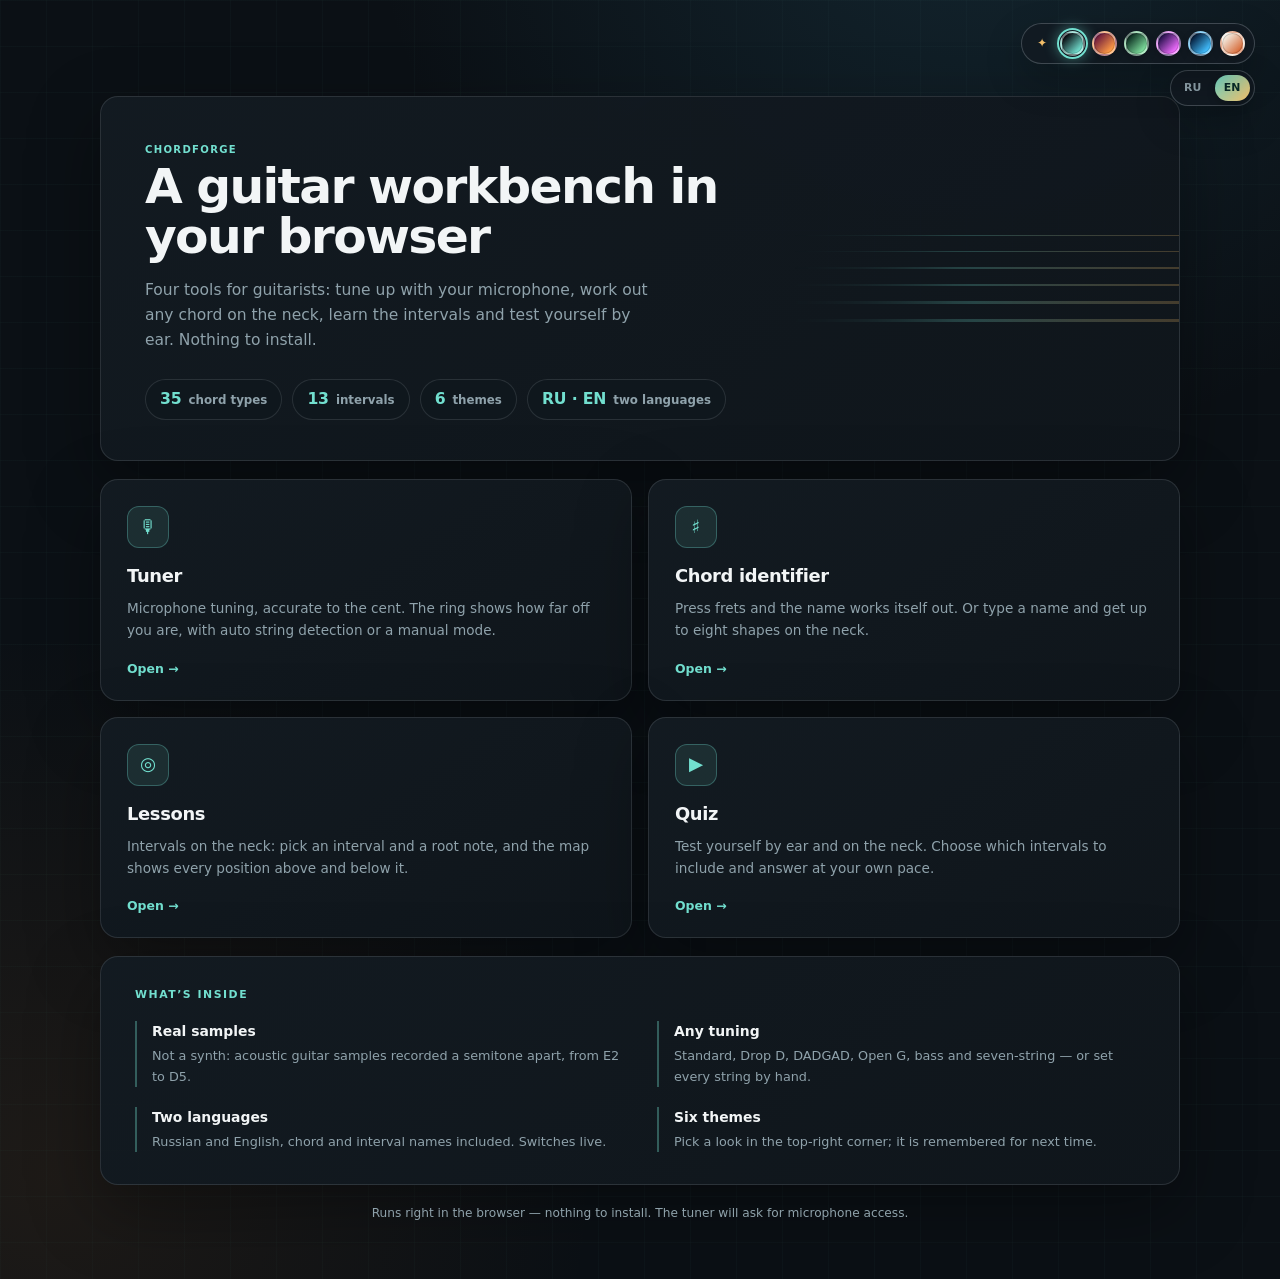
==== index.html @ 3e08dbc7 "Design the index page as a proper landing The hub was bare markup; it now uses the shared design sys" ====
<!doctype html>
<html lang="ru">
<head>
  <meta charset="UTF-8" />
  <meta name="viewport" content="width=device-width, initial-scale=1" />
  <meta name="theme-color" content="#0b1015" />
  <meta name="description" content="Гитарные инструменты в браузере: тюнер по микрофону, определитель аккордов и тренажёр интервалов" data-i18n-attr='{"content":"meta.home.description"}' />
  <title data-i18n="meta.home.title">ChordForge — гитарные инструменты в браузере</title>
  <link rel="icon" type="image/svg+xml" href="data:image/svg+xml,%3Csvg xmlns='http://www.w3.org/2000/svg' viewBox='0 0 64 64'%3E%3Crect width='64' height='64' rx='16' fill='%230b1015'/%3E%3Cpath d='M12 17h40M12 28h40M12 39h40M12 50h40' stroke='%23f4bf69' stroke-width='2'/%3E%3Cpath d='M26 9v46M40 9v46' stroke='%237ce4d1' stroke-width='4' stroke-linecap='round'/%3E%3C/svg%3E" />
  <link rel="stylesheet" href="css/styles.css" />
  <link rel="stylesheet" href="css/home.css" />
</head>
<body class="home-page site-loading" data-theme="midnight">
  <div class="site-loader" id="siteLoader" role="status" data-i18n-attr='{"aria-label":"home.loader.ariaLabel"}' aria-label="ChordForge загружается">
    <div class="loader-glow"></div>
    <div class="loader-emblem" aria-hidden="true">
      <span class="loader-orbit orbit-a"></span>
      <span class="loader-orbit orbit-b"></span>
      <div class="loader-neck">
        <span style="--i:0"></span><span style="--i:1"></span><span style="--i:2"></span>
        <span style="--i:3"></span><span style="--i:4"></span><span style="--i:5"></span>
        <i class="loader-note note-a"></i><i class="loader-note note-b"></i><i class="loader-note note-c"></i>
        <b class="loader-pick">CF</b>
      </div>
    </div>
    <div class="loader-copy"><strong data-i18n="common.brand">ChordForge</strong><span data-i18n="home.loader.status">собираем мастерскую</span></div>
    <div class="loader-progress" aria-hidden="true"><i></i></div>
  </div>

  <div class="home-shell">
    <header class="home-hero card">
      <div class="hero-strings" aria-hidden="true"><span></span><span></span><span></span><span></span><span></span><span></span></div>
      <div class="hero-copy">
        <span class="eyebrow" data-i18n="home.eyebrow">ChordForge</span>
        <h1 data-i18n="home.title">Гитарная мастерская в браузере</h1>
        <p class="hero-lead" data-i18n="home.lead">Четыре инструмента для гитариста: настроить гитару по микрофону, разобрать любой аккорд на грифе, изучить интервалы и проверить себя на слух. Ничего не нужно устанавливать.</p>
        <ul class="hero-facts">
          <li><strong>35</strong><span data-i18n="home.facts.chords">типов аккордов</span></li>
          <li><strong>13</strong><span data-i18n="home.facts.intervals">интервалов</span></li>
          <li><strong>6</strong><span data-i18n="home.facts.themes">тем оформления</span></li>
          <li><strong>RU · EN</strong><span data-i18n="home.facts.locales">два языка</span></li>
        </ul>
      </div>
    </header>

    <nav class="tool-grid" data-i18n-attr='{"aria-label":"home.toolsAria"}' aria-label="Инструменты">
      <a class="tool-card card" href="tuner.html">
        <span class="tool-mark" aria-hidden="true">🎙</span>
        <h2 data-i18n="home.tools.tuner.title">Тюнер</h2>
        <p data-i18n="home.tools.tuner.desc">Настройка по микрофону с точностью до цента. Кольцо показывает отклонение, есть автоопределение струны и ручной режим.</p>
        <span class="tool-go" data-i18n="home.open">Открыть →</span>
      </a>
      <a class="tool-card card" href="chords.html">
        <span class="tool-mark" aria-hidden="true">♯</span>
        <h2 data-i18n="home.tools.chords.title">Определитель аккордов</h2>
        <p data-i18n="home.tools.chords.desc">Зажмите лады — название определится само. Или введите название и получите до восьми аппликатур на грифе.</p>
        <span class="tool-go" data-i18n="home.open">Открыть →</span>
      </a>
      <a class="tool-card card" href="training-learn.html">
        <span class="tool-mark" aria-hidden="true">◎</span>
        <h2 data-i18n="home.tools.learn.title">Обучатель</h2>
        <p data-i18n="home.tools.learn.desc">Интервалы на грифе: выберите интервал и опорную ноту — карта покажет все позиции выше и ниже неё.</p>
        <span class="tool-go" data-i18n="home.open">Открыть →</span>
      </a>
      <a class="tool-card card" href="training-quiz.html">
        <span class="tool-mark" aria-hidden="true">▶</span>
        <h2 data-i18n="home.tools.quiz.title">Тест</h2>
        <p data-i18n="home.tools.quiz.desc">Проверка на слух и на грифе. Выберите набор интервалов и отвечайте без ограничения по времени.</p>
        <span class="tool-go" data-i18n="home.open">Открыть →</span>
      </a>
    </nav>

    <section class="home-notes card">
      <h2 class="notes-heading" data-i18n="home.notes.heading">Что внутри</h2>
      <ul class="notes-grid">
        <li>
          <strong data-i18n="home.notes.sound.title">Живой звук</strong>
          <span data-i18n="home.notes.sound.text">Не синтезатор: сэмплы акустической гитары, снятые по полутонам от E2 до D5.</span>
        </li>
        <li>
          <strong data-i18n="home.notes.tuning.title">Любой строй</strong>
          <span data-i18n="home.notes.tuning.text">Стандарт, Drop D, DADGAD, Open G, бас и семиструнка — или настройте каждую струну вручную.</span>
        </li>
        <li>
          <strong data-i18n="home.notes.locale.title">Два языка</strong>
          <span data-i18n="home.notes.locale.text">Русский и английский, включая названия аккордов и интервалов. Переключается на лету.</span>
        </li>
        <li>
          <strong data-i18n="home.notes.themes.title">Шесть тем</strong>
          <span data-i18n="home.notes.themes.text">Оформление переключается в правом верхнем углу и запоминается до следующего раза.</span>
        </li>
      </ul>
    </section>

    <footer class="home-foot">
      <p data-i18n="home.foot">Работает прямо в браузере — ничего не нужно устанавливать. Тюнеру понадобится доступ к микрофону.</p>
    </footer>
  </div>

  <div class="locale-dock" id="localeDock" role="group" data-i18n-attr='{"aria-label":"common.localeDockLabel"}' aria-label="Язык интерфейса">
    <button type="button" class="locale-dot" data-locale-option="ru" data-i18n="common.localeName.ru" data-i18n-attr='{"aria-label":"common.localeAria.ru"}' aria-label="Русский язык">RU</button>
    <button type="button" class="locale-dot" data-locale-option="en" data-i18n="common.localeName.en" data-i18n-attr='{"aria-label":"common.localeAria.en"}' aria-label="Английский язык">EN</button>
  </div>
  <div class="theme-dock" id="themeDock" role="group" data-i18n-attr='{"aria-label":"common.themeDockLabel"}' aria-label="Цветовая тема">
    <span class="theme-dock-icon" aria-hidden="true">✦</span>
    <button type="button" class="theme-dot midnight" data-theme-option="midnight" data-label="Midnight" data-i18n-attr='{"aria-label":"common.themeLabel.midnight"}' aria-label="Тема Midnight" style="--swatch-a:#0b1015;--swatch-b:#72dfcf"></button>
    <button type="button" class="theme-dot sunset" data-theme-option="sunset" data-label="Sunset" data-i18n-attr='{"aria-label":"common.themeLabel.sunset"}' aria-label="Тема Sunset" style="--swatch-a:#6f1d3d;--swatch-b:#ff9b45"></button>
    <button type="button" class="theme-dot forest" data-theme-option="forest" data-label="Forest" data-i18n-attr='{"aria-label":"common.themeLabel.forest"}' aria-label="Тема Forest" style="--swatch-a:#0d2f22;--swatch-b:#7ddd9c"></button>
    <button type="button" class="theme-dot ultraviolet" data-theme-option="ultraviolet" data-label="Ultraviolet" data-i18n-attr='{"aria-label":"common.themeLabel.ultraviolet"}' aria-label="Тема Ultraviolet" style="--swatch-a:#29124f;--swatch-b:#f06dff"></button>
    <button type="button" class="theme-dot ocean" data-theme-option="ocean" data-label="Deep Ocean" data-i18n-attr='{"aria-label":"common.themeLabel.ocean"}' aria-label="Тема Deep Ocean" style="--swatch-a:#061d3b;--swatch-b:#42bfff"></button>
    <button type="button" class="theme-dot porcelain" data-theme-option="porcelain" data-label="Porcelain" data-i18n-attr='{"aria-label":"common.themeLabel.porcelain"}' aria-label="Тема Porcelain" style="--swatch-a:#f2eadf;--swatch-b:#d86e3d"></button>
  </div>

  <script type="module" src="js/pages/home/main.js"></script>
</body>
</html>
---- css/styles.css ----
:root {
  --bg: #0b1015;
  --bg-glow-a: rgba(42, 102, 126, 0.25);
  --bg-glow-b: rgba(165, 100, 39, 0.12);
  --panel: rgba(19, 27, 34, 0.97);
  --panel-2: #18232b;
  --panel-3: #0f171d;
  --line: rgba(224, 238, 243, 0.12);
  --line-strong: rgba(224, 238, 243, 0.22);
  --muted: #8fa2ab;
  --text: #f2f5f6;
  --accent: #72dfcf;
  --accent-rgb: 114, 223, 207;
  --accent-2: #f4bf69;
  --danger: #ff8f7b;
  --clip-text: #082a28;
  --shadow: 0 24px 70px rgba(0, 0, 0, 0.35);
  --beat: 72px;
  --track-label: 156px;
  --timeline-width: 2304px;
}

body[data-theme="sunset"] {
  --bg: #160d16;
  --bg-glow-a: rgba(230, 80, 91, 0.28);
  --bg-glow-b: rgba(255, 155, 69, 0.2);
  --panel: rgba(35, 20, 31, 0.97);
  --panel-2: #321d31;
  --panel-3: #1d111c;
  --line: rgba(255, 225, 215, 0.13);
  --line-strong: rgba(255, 225, 215, 0.24);
  --muted: #c0a0aa;
  --text: #fff4ef;
  --accent: #ff8b62;
  --accent-rgb: 255, 139, 98;
  --accent-2: #ffd06a;
  --danger: #ff6b8c;
  --clip-text: #3b130c;
}

body[data-theme="forest"] {
  --bg: #09120e;
  --bg-glow-a: rgba(34, 132, 91, 0.24);
  --bg-glow-b: rgba(184, 154, 71, 0.12);
  --panel: rgba(16, 31, 24, 0.97);
  --panel-2: #183428;
  --panel-3: #0d1d16;
  --line: rgba(222, 241, 228, 0.12);
  --line-strong: rgba(222, 241, 228, 0.23);
  --muted: #8faa98;
  --text: #f2f7f2;
  --accent: #7ddd9c;
  --accent-rgb: 125, 221, 156;
  --accent-2: #e3c76f;
  --danger: #ff937f;
  --clip-text: #0d321a;
}

body[data-theme="ultraviolet"] {
  --bg: #0d0719;
  --bg-glow-a: rgba(170, 78, 255, 0.32);
  --bg-glow-b: rgba(50, 233, 216, 0.15);
  --panel: rgba(25, 13, 42, 0.97);
  --panel-2: #2a1748;
  --panel-3: #160c27;
  --line: rgba(239, 218, 255, 0.13);
  --line-strong: rgba(239, 218, 255, 0.25);
  --muted: #b7a0ca;
  --text: #fbf5ff;
  --accent: #d47cff;
  --accent-rgb: 212, 124, 255;
  --accent-2: #5ff3d8;
  --danger: #ff6fae;
  --clip-text: #250735;
}

body[data-theme="ocean"] {
  --bg: #03121f;
  --bg-glow-a: rgba(25, 139, 218, 0.3);
  --bg-glow-b: rgba(24, 229, 192, 0.13);
  --panel: rgba(7, 27, 43, 0.97);
  --panel-2: #0c2b45;
  --panel-3: #061a2b;
  --line: rgba(209, 239, 255, 0.12);
  --line-strong: rgba(209, 239, 255, 0.24);
  --muted: #86aabd;
  --text: #edf9ff;
  --accent: #42bfff;
  --accent-rgb: 66, 191, 255;
  --accent-2: #77f1ce;
  --danger: #ff7f9e;
  --clip-text: #04283c;
}

body[data-theme="porcelain"] {
  color-scheme: light;
  --bg: #e9e1d6;
  --bg-glow-a: rgba(208, 104, 60, 0.22);
  --bg-glow-b: rgba(49, 125, 120, 0.15);
  --panel: rgba(252, 248, 242, 0.98);
  --panel-2: #e7ddd1;
  --panel-3: #f2ebe2;
  --line: rgba(55, 42, 32, 0.12);
  --line-strong: rgba(55, 42, 32, 0.23);
  --muted: #786b62;
  --text: #281f1a;
  --accent: #d86e3d;
  --accent-rgb: 216, 110, 61;
  --accent-2: #31877d;
  --danger: #c94d62;
  --clip-text: #351208;
  --shadow: 0 24px 70px rgba(76, 53, 37, 0.17);
}

* { box-sizing: border-box; }
html { color-scheme: dark; }
body {
  position: relative;
  margin: 0;
  min-width: 320px;
  min-height: 100vh;
  color: var(--text);
  font: 15px/1.45 Inter, ui-sans-serif, system-ui, -apple-system, BlinkMacSystemFont, "Segoe UI", sans-serif;
  background:
    radial-gradient(circle at 74% -14%, var(--bg-glow-a), transparent 38rem),
    radial-gradient(circle at 0 88%, var(--bg-glow-b), transparent 34rem),
    var(--bg);
  transition: color 0.25s ease, background-color 0.25s ease;
}
body.site-loading { overflow: hidden; }
body.modal-open { overflow: hidden; }
button, select, input { font: inherit; }
button { cursor: pointer; }
button:focus-visible, select:focus-visible, input:focus-visible, [tabindex]:focus-visible { outline: 3px solid rgba(var(--accent-rgb), 0.48); outline-offset: 2px; }

.site-loader { position: fixed; z-index: 10000; inset: 0; display: grid; place-content: center; justify-items: center; overflow: hidden; color: var(--text); background: radial-gradient(circle at 50% 43%, rgba(var(--accent-rgb), 0.22), transparent 21rem), radial-gradient(circle at 50% 50%, var(--bg-glow-b), transparent 45rem), var(--bg); }
.site-loader::before { content: ""; position: absolute; inset: -30%; background: repeating-linear-gradient(115deg, transparent 0 39px, rgba(var(--accent-rgb), 0.035) 40px 41px); animation: loader-grid 8s linear infinite; }
.loader-glow { position: absolute; top: 50%; left: 50%; width: 470px; height: 470px; transform: translate(-50%, -53%); border-radius: 50%; background: conic-gradient(from 30deg, transparent, rgba(var(--accent-rgb), 0.12), transparent 35%, color-mix(in srgb, var(--accent-2) 12%, transparent), transparent 72%); filter: blur(18px); animation: loader-glow-spin 5.5s linear infinite; }
.loader-emblem { position: relative; display: grid; width: 190px; height: 190px; place-items: center; }
.loader-orbit { position: absolute; border: 1px solid rgba(var(--accent-rgb), 0.28); border-radius: 50%; }
.loader-orbit::after { content: ""; position: absolute; top: -4px; left: 50%; width: 7px; height: 7px; border-radius: 50%; background: var(--accent); box-shadow: 0 0 18px var(--accent); }
.orbit-a { inset: 4px; animation: loader-spin 3.1s linear infinite; }
.orbit-b { inset: 19px; border-color: color-mix(in srgb, var(--accent-2) 28%, transparent); animation: loader-spin 4.2s linear infinite reverse; }
.orbit-b::after { background: var(--accent-2); box-shadow: 0 0 18px var(--accent-2); }
.loader-neck { position: relative; width: 116px; height: 116px; overflow: hidden; border: 1px solid rgba(var(--accent-rgb), 0.34); border-radius: 32px; background: linear-gradient(145deg, rgba(var(--accent-rgb), 0.17), rgba(255, 255, 255, 0.025)); box-shadow: inset 0 0 28px rgba(var(--accent-rgb), 0.08), 0 24px 58px rgba(0, 0, 0, 0.36); backdrop-filter: blur(16px); }
.loader-neck > span { position: absolute; left: 12px; right: 12px; top: calc(19px + var(--i) * 15px); height: calc(1px + var(--i) * 0.18px); transform: scaleX(0); border-radius: 99px; background: linear-gradient(90deg, transparent, var(--text) 18%, var(--accent) 50%, var(--text) 82%, transparent); box-shadow: 0 0 7px rgba(var(--accent-rgb), 0.5); transform-origin: center; animation: string-tune 0.72s calc(0.12s + var(--i) * 0.09s) cubic-bezier(0.16, 0.9, 0.23, 1.25) forwards, string-hum 0.22s calc(0.9s + var(--i) * 0.04s) ease-in-out 3 alternate; }
.loader-pick { position: absolute; z-index: 3; top: 33px; left: 37px; display: grid; width: 42px; height: 48px; place-items: center; transform: translateY(-110px) rotate(-18deg); color: var(--clip-text); clip-path: polygon(50% 0, 96% 23%, 82% 84%, 50% 100%, 18% 84%, 4% 23%); background: linear-gradient(145deg, var(--accent-2), var(--accent)); font-size: 0.68rem; letter-spacing: -0.04em; animation: pick-drop 0.72s 0.52s cubic-bezier(0.17, 0.86, 0.2, 1.25) forwards; }
.loader-note { position: absolute; z-index: 2; width: 10px; height: 10px; transform: scale(0); border-radius: 50%; background: var(--accent); box-shadow: 0 0 15px var(--accent); animation: loader-note-pop 0.38s cubic-bezier(0.2, 1.7, 0.35, 1) forwards; }
.loader-note::after { content: ""; position: absolute; left: 8px; bottom: 4px; width: 2px; height: 16px; border-radius: 2px; background: currentColor; }
.loader-note.note-a { top: 16px; left: 20px; animation-delay: 0.72s; }
.loader-note.note-b { top: 77px; right: 19px; color: var(--accent-2); background: var(--accent-2); box-shadow: 0 0 15px var(--accent-2); animation-delay: 0.91s; }
.loader-note.note-c { bottom: 14px; left: 26px; animation-delay: 1.07s; }
.loader-copy { position: relative; display: flex; margin-top: 14px; flex-direction: column; align-items: center; opacity: 0; transform: translateY(9px); animation: loader-copy-in 0.55s 0.74s ease forwards; }
.loader-copy strong { font-size: 1.55rem; font-weight: 900; letter-spacing: -0.055em; }
.loader-copy span { margin-top: 3px; color: var(--muted); font-size: 0.62rem; font-weight: 720; letter-spacing: 0.18em; text-transform: uppercase; }
.loader-progress { position: relative; width: 178px; height: 2px; margin-top: 19px; overflow: hidden; border-radius: 99px; background: rgba(var(--accent-rgb), 0.12); }
.loader-progress i { position: absolute; inset: 0; transform: translateX(-105%); background: linear-gradient(90deg, transparent, var(--accent), var(--accent-2), transparent); animation: loader-progress 1.25s 0.2s cubic-bezier(0.2, 0.7, 0.2, 1) forwards; }
.site-loader.is-leaving { pointer-events: none; animation: loader-exit 0.82s cubic-bezier(0.72, 0, 0.22, 1) forwards; }

.theme-dock { position: absolute; z-index: 90; top: 23px; right: 25px; display: flex; align-items: center; gap: 7px; padding: 7px 9px; border: 1px solid var(--line-strong); border-radius: 99px; background: color-mix(in srgb, var(--panel) 84%, transparent); box-shadow: 0 15px 38px rgba(0, 0, 0, 0.24); backdrop-filter: blur(18px) saturate(1.25); }
body.site-ready .theme-dock { animation: theme-dock-in 0.64s 0.72s cubic-bezier(0.18, 1.2, 0.24, 1) both; }
.theme-dock-icon { display: grid; width: 22px; place-items: center; color: var(--accent-2); font-size: 0.76rem; animation: dock-sparkle 2.8s ease-in-out infinite; }
.theme-dot { position: relative; width: 25px; height: 25px; padding: 0; border: 2px solid rgba(255, 255, 255, 0.42); border-radius: 50%; background: linear-gradient(135deg, var(--swatch-a) 18%, var(--swatch-b) 82%); box-shadow: inset 0 0 0 1px rgba(0, 0, 0, 0.18), 0 4px 9px rgba(0, 0, 0, 0.2); transition: transform 0.2s cubic-bezier(0.2, 1.35, 0.3, 1), box-shadow 0.2s ease; }
.theme-dot:hover { z-index: 2; transform: translateY(-3px) scale(1.16); box-shadow: inset 0 0 0 1px rgba(0, 0, 0, 0.18), 0 8px 16px rgba(0, 0, 0, 0.28); }
.theme-dot::before { content: ""; position: absolute; inset: -5px; transform: scale(0.72); border: 2px solid var(--accent); border-radius: 50%; opacity: 0; transition: 0.2s ease; }
.theme-dot[aria-pressed="true"]::before { transform: scale(1); opacity: 1; box-shadow: 0 0 13px rgba(var(--accent-rgb), 0.46); }
.theme-dot.is-switching { animation: theme-dot-switch 0.42s cubic-bezier(0.18, 1.45, 0.25, 1); }
.theme-dot::after { content: attr(data-label); position: absolute; top: calc(100% + 12px); left: 50%; padding: 4px 7px; transform: translate(-50%, -4px); color: var(--text); border: 1px solid var(--line); border-radius: 6px; background: var(--panel-2); box-shadow: 0 7px 18px rgba(0, 0, 0, 0.25); font-size: 0.56rem; font-weight: 700; white-space: nowrap; opacity: 0; pointer-events: none; transition: 0.16s ease; }
.theme-dot:hover::after, .theme-dot:focus-visible::after { transform: translate(-50%, 0); opacity: 1; }
.theme-dot:last-child::after { right: -5px; left: auto; transform: translateY(-4px); }
.theme-dot:last-child:hover::after, .theme-dot:last-child:focus-visible::after { transform: translateY(0); }
.theme-bloom { position: fixed; z-index: 89; width: 56px; height: 56px; margin: -28px 0 0 -28px; border-radius: 50%; background: radial-gradient(circle, color-mix(in srgb, var(--bloom-b) 54%, transparent) 0 18%, color-mix(in srgb, var(--bloom-a) 42%, transparent) 45%, transparent 72%); opacity: 0; pointer-events: none; contain: strict; will-change: transform, opacity; animation: theme-bloom 0.56s cubic-bezier(0.18, 0.7, 0.18, 1) both; }

.locale-dock { position: absolute; z-index: 90; top: 70px; right: 25px; display: flex; align-items: center; gap: 4px; padding: 4px; border: 1px solid var(--line-strong); border-radius: 99px; background: color-mix(in srgb, var(--panel) 84%, transparent); box-shadow: 0 15px 38px rgba(0, 0, 0, 0.24); backdrop-filter: blur(18px) saturate(1.25); }
body.site-ready .locale-dock { animation: theme-dock-in 0.64s 0.78s cubic-bezier(0.18, 1.2, 0.24, 1) both; }
.locale-dot { min-width: 30px; padding: 5px 9px; color: var(--muted); border: none; border-radius: 99px; background: transparent; font-size: 0.68rem; font-weight: 800; letter-spacing: 0.02em; cursor: pointer; transition: color 0.16s ease, background 0.16s ease; }
.locale-dot:hover { color: var(--text); }
.locale-dot[aria-pressed="true"] { color: var(--clip-text); background: linear-gradient(135deg, var(--accent), var(--accent-2)); box-shadow: 0 4px 9px rgba(0, 0, 0, 0.2); }
body.site-loading .locale-dock { visibility: hidden; }

.studio-shell { display: grid; grid-template-columns: 304px minmax(0, 1fr); gap: 18px; width: min(1900px, calc(100% - 28px)); min-height: 100vh; margin: 0 auto; padding: 14px 0; }
.card { background: linear-gradient(145deg, var(--panel), color-mix(in srgb, var(--panel) 82%, #000)); border: 1px solid var(--line); border-radius: 18px; box-shadow: var(--shadow); }
body.site-loading .studio-shell, body.site-loading .theme-dock { visibility: hidden; }
body.site-ready .tool-panel { animation: panel-enter 0.68s 0.04s cubic-bezier(0.16, 0.88, 0.22, 1) both; }
body.site-ready .work { animation: panel-enter 0.72s 0.13s cubic-bezier(0.16, 0.88, 0.22, 1) both; }
body.site-ready .timeline-panel { animation: panel-enter 0.72s 0.23s cubic-bezier(0.16, 0.88, 0.22, 1) both; }
body.site-ready .tool-section { animation: detail-rise 0.55s cubic-bezier(0.2, 0.8, 0.2, 1) both; }
body.site-ready .tool-section:nth-child(1) { animation-delay: 0.27s; }
body.site-ready .tool-section:nth-child(2) { animation-delay: 0.34s; }
body.site-ready .tool-section:nth-child(3) { animation-delay: 0.41s; }
body.site-ready .work-top { animation: detail-rise 0.55s 0.34s both; }
body.site-ready .fret-scroll { animation: stage-reveal 0.82s 0.42s cubic-bezier(0.17, 0.85, 0.2, 1) both; }
body.site-ready .fret-toolbar { animation: detail-rise 0.55s 0.53s both; }
body.site-ready .timeline-header { animation: detail-rise 0.55s 0.5s both; }
body.site-ready .timeline-help { animation: detail-rise 0.55s 0.57s both; }
body.site-ready .timeline-scroll { animation: stage-reveal 0.72s 0.63s cubic-bezier(0.17, 0.85, 0.2, 1) both; }

.tool-panel { position: sticky; top: 14px; display: flex; flex-direction: column; height: calc(100vh - 28px); min-height: 600px; overflow: hidden; }
.sidebar-header { display: flex; align-items: center; justify-content: space-between; padding: 18px; border-bottom: 1px solid var(--line); }
.brand { display: flex; align-items: center; gap: 11px; font-size: 1.08rem; font-weight: 850; letter-spacing: -0.035em; }
.brand > span:last-child { display: flex; flex-direction: column; }
.brand small { margin-top: -2px; color: var(--muted); font-size: 0.6rem; font-weight: 650; letter-spacing: 0.11em; text-transform: uppercase; }
.mark { display: grid; place-items: center; width: 38px; height: 38px; color: var(--accent-2); border: 1px solid rgba(var(--accent-rgb), 0.32); border-radius: 11px; background: rgba(var(--accent-rgb), 0.08); }
.status-dot { display: inline-block; width: 8px; height: 8px; flex: 0 0 auto; border-radius: 50%; background: var(--accent); box-shadow: 0 0 14px var(--accent); }
.sidebar-scroll { flex: 1; min-height: 0; overflow-y: auto; scrollbar-color: color-mix(in srgb, var(--accent) 32%, transparent) transparent; }
.tool-section { padding: 17px 18px; border-bottom: 1px solid var(--line); }
.section-kicker { display: flex; align-items: center; justify-content: space-between; gap: 10px; margin-bottom: 12px; color: color-mix(in srgb, var(--text) 72%, var(--muted)); font-size: 0.68rem; font-weight: 780; letter-spacing: 0.11em; text-transform: uppercase; }
.current-section { background: linear-gradient(145deg, rgba(var(--accent-rgb), 0.08), transparent 64%); }
.current-chord { position: relative; display: grid; grid-template-columns: 18px 1fr 20px; align-items: center; gap: 9px; min-height: 74px; padding: 12px; overflow: hidden; border: 1px solid rgba(var(--accent-rgb), 0.32); border-radius: 13px; background: rgba(var(--accent-rgb), 0.09); cursor: grab; user-select: none; transition: transform 0.2s ease, border-color 0.2s ease, background 0.2s ease, box-shadow 0.2s ease; }
.current-chord::after { content: ""; position: absolute; top: -60%; bottom: -60%; left: -45%; width: 28%; transform: rotate(18deg); background: linear-gradient(90deg, transparent, rgba(255, 255, 255, 0.12), transparent); animation: chord-sheen 5.2s ease-in-out infinite; pointer-events: none; }
.current-chord:hover { transform: translateY(-2px); border-color: rgba(var(--accent-rgb), 0.72); background: rgba(var(--accent-rgb), 0.14); }
.current-chord:active { cursor: grabbing; }
.current-chord.pointer-dragging, .timeline-clip.pointer-dragging { z-index: 20; opacity: 0.58; transform: scale(0.98); cursor: grabbing; }
/* The chord identifier shows the same card, but it isn't draggable anywhere. */
.current-chord.static { grid-template-columns: 1fr; cursor: default; }
.current-chord.static:hover { transform: none; border-color: rgba(var(--accent-rgb), 0.32); background: rgba(var(--accent-rgb), 0.09); }
.drag-grip { color: var(--muted); font-size: 1.2rem; }
.drag-arrow { color: var(--accent); font-size: 1.35rem; }
.chord-name { margin: 0; font-size: 2rem; line-height: 1; font-weight: 880; letter-spacing: -0.055em; }
.result-desc { margin: 5px 0 0; overflow: hidden; color: var(--muted); font-size: 0.77rem; white-space: nowrap; text-overflow: ellipsis; }
.confidence { flex: 0 0 auto; padding: 4px 7px; color: var(--accent); border-radius: 99px; background: rgba(var(--accent-rgb), 0.1); font-size: 0.55rem; letter-spacing: 0.02em; text-transform: none; }
.confidence.omitted { color: var(--accent-2); background: color-mix(in srgb, var(--accent-2) 12%, transparent); }
.notes { display: flex; flex-wrap: wrap; gap: 5px; margin: 10px 0; }
.note-chip { display: inline-flex; min-width: 27px; justify-content: center; padding: 4px 7px; color: var(--text); border: 1px solid var(--line); border-radius: 7px; background: var(--panel-3); font-size: 0.7rem; font-weight: 780; }
.note-chip.root { color: var(--accent-2); border-color: color-mix(in srgb, var(--accent-2) 36%, transparent); }
.play-chord, .add-current { display: flex; align-items: center; justify-content: center; gap: 8px; width: 100%; min-height: 38px; border-radius: 9px; font-size: 0.78rem; font-weight: 760; transition: 0.16s ease; }
.play-chord { color: var(--clip-text); border: 0; background: var(--accent); }
.play-chord:hover { filter: brightness(1.08); transform: translateY(-1px); }
.play-chord.playing { color: #fff; background: var(--danger); }
.play-icon { font-size: 0.7rem; }
.sample-status { display: flex; align-items: center; justify-content: center; gap: 6px; margin-top: 7px; color: var(--muted); font-size: 0.62rem; transition: color 0.2s ease; }
.sample-status i { width: 6px; height: 6px; border-radius: 50%; background: var(--accent-2); box-shadow: 0 0 8px color-mix(in srgb, var(--accent-2) 55%, transparent); animation: status-pulse 1.2s ease-in-out infinite; }
.sample-status[data-state="ready"] { color: var(--accent); }
.sample-status[data-state="ready"] i { background: var(--accent); box-shadow: 0 0 8px rgba(var(--accent-rgb), 0.58); animation: none; }
.sample-status[data-state="error"] { color: var(--danger); }
.sample-status[data-state="error"] i { background: var(--danger); box-shadow: 0 0 8px color-mix(in srgb, var(--danger) 60%, transparent); animation: none; }
.add-current { margin-top: 7px; color: var(--text); border: 1px solid var(--line-strong); background: transparent; }
.add-current:hover { color: var(--accent); border-color: rgba(var(--accent-rgb), 0.52); background: rgba(var(--accent-rgb), 0.07); }
.drop-hint { margin: 8px 0 0; color: var(--muted); font-size: 0.66rem; text-align: center; }

.group { padding: 10px 0; }
.label-row { display: flex; justify-content: space-between; gap: 10px; margin-bottom: 7px; color: color-mix(in srgb, var(--text) 82%, var(--muted)); font-size: 0.76rem; }
.value { color: var(--accent); font-weight: 760; }
.compact-settings { display: grid; grid-template-columns: 1fr 1fr; gap: 14px; }
select, input[type="text"], input[type="number"], .search-row input { width: 100%; color: var(--text); padding: 9px 10px; border: 1px solid var(--line-strong); border-radius: 8px; background: var(--panel-3); }
select option { background: var(--panel-2); }
input[type="range"] { width: 100%; accent-color: var(--accent); }
.strum-editor { padding-bottom: 12px; }
.strum-cycle-hint { margin: -2px 0 7px; color: var(--muted); font-size: 0.58rem; }
.mini-select { width: auto; min-width: 54px; padding: 3px 7px; font-size: 0.68rem; }
.strum-count, .strum-pattern { display: grid; grid-template-columns: repeat(var(--strum-steps, 8), minmax(0, 1fr)); gap: 4px; }
.strum-count { margin-bottom: 4px; color: var(--muted); font-size: 0.56rem; text-align: center; }
.strum-step { position: relative; display: grid; place-items: center; min-width: 0; height: 34px; padding: 0; color: var(--muted); border: 1px solid var(--line); border-radius: 7px; background: var(--panel-3); font-size: 1rem; font-weight: 850; transition: transform 0.14s ease, color 0.14s ease, border-color 0.14s ease, background 0.14s ease; }
.strum-step:hover { transform: translateY(-2px); border-color: rgba(var(--accent-rgb), 0.5); }
.strum-step.down, .strum-step.up { color: var(--clip-text); border-color: color-mix(in srgb, var(--accent) 72%, white); background: var(--accent); box-shadow: 0 5px 13px rgba(var(--accent-rgb), 0.19); }
.strum-step.up { color: var(--text); background: color-mix(in srgb, var(--accent) 42%, var(--panel-2)); }
.strum-step.mute { color: var(--danger); border-color: color-mix(in srgb, var(--danger) 48%, transparent); background: color-mix(in srgb, var(--danger) 10%, var(--panel-3)); }
.strum-step.active { animation: strum-step-pop 0.2s cubic-bezier(0.2, 0.85, 0.25, 1.25); }
.strum-presets { display: grid; grid-template-columns: repeat(3, 1fr); gap: 5px; margin-top: 7px; }
.strum-presets button { padding: 5px 3px; color: var(--muted); border: 1px solid var(--line); border-radius: 6px; background: transparent; font-size: 0.61rem; transition: 0.14s ease; }
.strum-presets button:hover { color: var(--accent); border-color: rgba(var(--accent-rgb), 0.42); background: rgba(var(--accent-rgb), 0.07); }
.strum-legend { display: flex; flex-wrap: wrap; gap: 3px 9px; margin-top: 6px; color: var(--muted); font-size: 0.55rem; }
/* Radio cards used for the sidebar mode pickers on the training and tuner pages. */
.mode-choice { display: grid; gap: 7px; padding: 0; border: 0; }
.mode-choice legend { margin-bottom: 8px; color: var(--muted); font-size: 0.78rem; font-weight: 750; }
.mode-choice label { cursor: pointer; }
.mode-choice input { position: absolute; opacity: 0; }
.mode-choice label > span { display: grid; grid-template-columns: 35px 1fr; padding: 11px; border: 1px solid var(--line); border-radius: 11px; background: var(--panel-3); transition: 0.16s ease; }
.mode-choice label b { grid-row: 1 / 3; display: grid; width: 28px; height: 28px; place-items: center; color: var(--accent); border-radius: 8px; background: rgba(var(--accent-rgb), 0.1); font-size: 0.94rem; }
.mode-choice label strong { font-size: 0.82rem; }
.mode-choice label small { margin-top: 2px; color: var(--muted); font-size: 0.68rem; }
.mode-choice input:checked + span { border-color: rgba(var(--accent-rgb), 0.62); background: rgba(var(--accent-rgb), 0.08); box-shadow: inset 0 0 0 1px rgba(var(--accent-rgb), 0.2); }
.mode-choice input:focus-visible + span { outline: 2px solid var(--accent); outline-offset: 2px; }

.tuning { display: grid; gap: 5px; }
.tune-row { display: grid; grid-template-columns: 16px 1fr 20px 37px; align-items: center; gap: 6px; font-size: 0.74rem; }
.tune-row select { padding: 6px 8px; }
.tune-row .string-number { color: var(--muted); }
.tune-row b { color: var(--accent-2); font-size: 0.58rem; font-weight: 680; }
.tune-stepper { display: flex; flex-direction: column; gap: 2px; }
.tune-step { display: grid; place-items: center; width: 20px; height: 13px; padding: 0; color: var(--muted); border: 1px solid var(--line); border-radius: 3px; background: transparent; font-size: 0.5rem; }
.tune-step:hover { color: var(--accent); border-color: rgba(var(--accent-rgb), 0.45); }
.tuning-actions { display: flex; align-items: center; gap: 5px; }
.tuning-shift { display: grid; place-items: center; width: 24px; height: 22px; padding: 0; color: var(--accent); border: 1px solid var(--line); border-radius: 6px; background: var(--panel-3); font-size: 0.75rem; }
.tuning-shift:hover { border-color: rgba(var(--accent-rgb), 0.55); transform: translateY(-1px); }
.text-button { padding: 0; color: var(--accent); border: 0; background: transparent; font-size: 0.7rem; font-weight: 740; }
.sidebar-footer { display: flex; align-items: center; justify-content: space-between; gap: 12px; padding: 12px 18px; color: var(--muted); border-top: 1px solid var(--line); font-size: 0.65rem; }
.sidebar-footer span { display: flex; align-items: center; gap: 7px; }
.sidebar-footer .status-dot { width: 6px; height: 6px; }

.search-row { display: grid; grid-template-columns: 1fr auto; gap: 6px; }
.search-row input { min-width: 0; }
.search-row button, .toolbar-actions button, .transport button { color: var(--text); border: 1px solid var(--line-strong); border-radius: 8px; background: rgba(255, 255, 255, 0.035); transition: 0.16s ease; }
.search-row button { padding: 0 11px; }
.search-row button:hover, .toolbar-actions button:hover, .transport button:hover { color: var(--accent); border-color: rgba(var(--accent-rgb), 0.5); background: rgba(var(--accent-rgb), 0.08); }
.shape-info { display: none; margin-top: 8px; color: var(--accent); font-size: 0.7rem; }
.shape-info.show { display: block; }
.shape-info.error { color: var(--danger); }
.alternatives { margin-top: 11px; }
.alt-title { margin-bottom: 6px; color: var(--muted); font-size: 0.65rem; }
.alt { margin: 0 5px 5px 0; padding: 5px 8px; color: var(--accent); border: 1px solid rgba(var(--accent-rgb), 0.23); border-radius: 7px; background: rgba(var(--accent-rgb), 0.06); font-size: 0.68rem; }
.tiny-note { margin: 6px 0 0; color: var(--muted); font-size: 0.68rem; }

.workspace { display: flex; min-width: 0; flex-direction: column; gap: 18px; }
.work { min-width: 0; overflow: hidden; }
.work-top, .timeline-header { display: flex; align-items: flex-start; justify-content: space-between; gap: 20px; padding: 22px 25px 18px; border-bottom: 1px solid var(--line); }
.eyebrow { display: block; margin-bottom: 4px; color: var(--accent); font-size: 0.63rem; font-weight: 790; letter-spacing: 0.13em; text-transform: uppercase; }
h1, .timeline-title h2 { margin: 0; font-size: clamp(1.35rem, 2vw, 1.8rem); line-height: 1.15; letter-spacing: -0.045em; }
.sub { margin: 6px 0 0; color: var(--muted); font-size: 0.82rem; }
.pill { flex: 0 0 auto; padding: 7px 11px; color: var(--accent); border: 1px solid rgba(var(--accent-rgb), 0.3); border-radius: 99px; background: rgba(var(--accent-rgb), 0.09); font-size: 0.72rem; font-weight: 730; }
.work-header-actions { display: flex; flex: 0 0 auto; align-items: center; gap: 8px; }
.training-entry { display: flex; min-height: 32px; align-items: center; gap: 7px; padding: 6px 10px; color: var(--text); border: 1px solid var(--line-strong); border-radius: 9px; background: var(--panel-3); font-size: 0.72rem; text-decoration: none; transition: 0.18s ease; }
.training-entry span { display: grid; width: 19px; height: 19px; place-items: center; color: var(--clip-text); border-radius: 6px; background: var(--accent); font-size: 0.76rem; }
.training-entry:hover { color: var(--accent); border-color: rgba(var(--accent-rgb), 0.56); transform: translateY(-1px); box-shadow: 0 8px 20px rgba(var(--accent-rgb), 0.1); }
.fret-scroll { min-height: 368px; padding: 44px 0 42px; overflow-x: auto; scrollbar-color: color-mix(in srgb, var(--accent) 24%, #333) var(--panel-3); background: radial-gradient(ellipse at 50% 46%, color-mix(in srgb, var(--accent-2) 8%, transparent), transparent 60%), linear-gradient(180deg, rgba(0, 0, 0, 0.32), transparent); }
.fretboard { width: max-content; min-width: 100%; padding: 0 28px; }
.fret-head { display: flex; align-items: end; height: 31px; color: rgba(235, 225, 205, 0.64); font-size: 0.7rem; }
.head-label { width: 72px; flex: 0 0 72px; padding-bottom: 6px; color: var(--muted); }
.fret-numbers { display: flex; align-items: end; }
.fret-numbers span { flex: 0 0 auto; padding-bottom: 6px; text-align: center; }
.board-body { display: flex; align-items: stretch; }
.string-controls { display: grid; width: 72px; flex: 0 0 72px; overflow: hidden; border: 1px solid rgba(238, 218, 177, 0.2); border-right: 0; border-radius: 11px 0 0 11px; background: linear-gradient(90deg, #17110c, #2e2115); }
.string-state { min-height: 44px; padding: 0; color: #f1e7d2; border: 0; border-bottom: 1px solid rgba(255, 255, 255, 0.07); background: transparent; font-size: 0.72rem; font-weight: 780; }
.string-state:last-child { border-bottom: 0; }
.string-state:hover { color: var(--accent); background: rgba(var(--accent-rgb), 0.1); }
.string-state.muted { color: var(--danger); background: rgba(165, 66, 50, 0.14); font-size: 1.1rem; }
.neck-wrap { position: relative; flex: 0 0 auto; transform: perspective(1200px) rotateX(2.2deg); transform-origin: center; filter: drop-shadow(0 19px 16px rgba(0, 0, 0, 0.58)); }
.neck-surface { position: relative; overflow: hidden; clip-path: polygon(0 3%, 100% 0, 100% 100%, 0 97%); border: 1px solid rgba(240, 213, 163, 0.28); border-left: 9px solid #e7d6aa; background-image: linear-gradient(180deg, rgba(255, 240, 205, 0.08), transparent 14%, rgba(9, 4, 2, 0.13) 88%, rgba(0, 0, 0, 0.32)), linear-gradient(90deg, rgba(0, 0, 0, 0.12), transparent 13%, rgba(255, 221, 164, 0.06) 48%, transparent 78%, rgba(0, 0, 0, 0.16)), url("../assets/rosewood-fretboard.png"); background-position: center; background-repeat: no-repeat, no-repeat, repeat-x; background-size: 100% 100%, 100% 100%, auto 100%; box-shadow: inset 0 0 54px rgba(16, 7, 3, 0.38), inset 0 2px 1px rgba(255, 244, 220, 0.18), inset 0 -4px 5px rgba(0, 0, 0, 0.3); }
.neck-surface::after { content: ""; position: absolute; z-index: 5; inset: 0; transform: translateX(-120%); background: linear-gradient(105deg, transparent 35%, rgba(255, 238, 204, 0.055) 49%, transparent 63%); animation: neck-light 9s ease-in-out infinite; pointer-events: none; }
.string-row { position: relative; z-index: 2; display: grid; min-height: 44px; }
.fret-cell { position: relative; min-width: 0; border: 0; background: transparent; }
.fret-cell::before { content: ""; position: absolute; z-index: 3; top: 50%; left: -3px; width: calc(100% + 6px); height: var(--string-thickness); transform: translateY(-50%); border-radius: 99px; background: linear-gradient(#fffbed 0%, #a59e91 24%, #f7ead1 46%, #706b62 70%, #d6d0c3 100%); box-shadow: 0 calc(var(--string-thickness) * 0.8) calc(var(--string-thickness) * 1.1) rgba(0, 0, 0, 0.78), 0 -1px 1px rgba(255, 255, 255, 0.72); }
.string-row.wound .fret-cell::before { background: repeating-linear-gradient(104deg, rgba(65, 64, 60, 0.8) 0 1px, rgba(245, 239, 222, 0.96) 1px 2px, rgba(111, 107, 99, 0.95) 2px 3px), linear-gradient(#fffbed, #6f6b63); }
.fret-cell::after { content: ""; position: absolute; z-index: 2; top: -5px; right: -3px; bottom: -5px; width: 6px; border-radius: 3px; background: linear-gradient(90deg, #343430 0%, #94958f 18%, #f4f3e9 43%, #a9aaa3 62%, #4a4a46 86%, #1c1c1a 100%); box-shadow: 2px 2px 4px rgba(0, 0, 0, 0.58), -1px 0 1px rgba(255, 255, 255, 0.22); }
.fret-cell.blocked { cursor: not-allowed; background: rgba(12, 9, 7, 0.22); }
.fret-cell.blocked::before { opacity: 0.4; }
.finger-dot { position: relative; z-index: 4; display: grid; place-items: center; width: 32px; height: 32px; margin: auto; color: #18211e; border: 2px solid rgba(66, 42, 20, 0.68); border-radius: 50%; background: #eee0be; box-shadow: 0 5px 10px rgba(0, 0, 0, 0.46); opacity: 0; transform: scale(0.76); font-size: 0.72rem; font-weight: 850; transition: 0.15s ease; }
.fret-cell:hover:not(.blocked) .finger-dot { opacity: 0.5; transform: scale(0.9); }
.fret-cell.active .finger-dot { color: var(--clip-text); border-color: color-mix(in srgb, var(--accent) 35%, white); background: var(--accent); opacity: 1; transform: scale(1); box-shadow: 0 0 0 4px rgba(var(--accent-rgb), 0.2), 0 5px 11px rgba(0, 0, 0, 0.5); animation: note-pop 0.28s cubic-bezier(0.2, 1.5, 0.4, 1); }
.fret-cell.active .finger-dot.root { color: #3c2606; border-color: #fff0c8; background: var(--accent-2); box-shadow: 0 0 0 4px color-mix(in srgb, var(--accent-2) 22%, transparent), 0 5px 11px rgba(0, 0, 0, 0.5); }
.inlay { position: absolute; z-index: 1; top: 50%; display: flex; flex-direction: column; gap: 12px; transform: translate(-50%, -50%); opacity: 0.64; }
.inlay i { display: block; width: 12px; height: 12px; border-radius: 50%; background: radial-gradient(circle at 30% 25%, #fffdf0 0 12%, #d6d0b9 27%, #8e8878 66%, #504b41); box-shadow: inset -2px -2px 3px rgba(0, 0, 0, 0.48), inset 1px 1px 2px rgba(255, 255, 255, 0.72); }
.inlay.double { gap: 52px; }
.capo { position: absolute; z-index: 9; top: -11px; bottom: -11px; width: 24px; transform: translateX(-50%); pointer-events: none; filter: drop-shadow(5px 8px 6px rgba(0, 0, 0, 0.68)); }
.capo-pad { position: absolute; top: 8px; bottom: 7px; left: 5px; width: 14px; border-radius: 8px; background: linear-gradient(90deg, #050606, #505551 48%, #030404); }
.capo-frame { position: absolute; top: 0; bottom: 0; left: 0; width: 7px; border-radius: 6px; background: linear-gradient(90deg, #272825, #eeeeea 47%, #252624); }
.capo-screw { position: absolute; bottom: 31px; left: -6px; width: 15px; height: 15px; border-radius: 50%; background: radial-gradient(circle at 35% 30%, #f0eee8, #777975 55%, #1d1f1e 75%); }
.capo-handle { position: absolute; bottom: -29px; left: -2px; width: 12px; height: 45px; transform: rotate(26deg); transform-origin: top; border-radius: 4px 4px 9px 9px; background: linear-gradient(90deg, #1a1c1b, #9c9e98 46%, #272927); }
.capo b { position: absolute; top: 50%; left: -25px; transform: translateY(-50%); color: var(--accent-2); font-size: 0.68rem; }
.fret-toolbar { display: flex; align-items: center; justify-content: space-between; gap: 16px; padding: 16px 24px 19px; border-top: 1px solid var(--line); }
.toolbar-actions { display: flex; flex-wrap: wrap; gap: 7px; }
.toolbar-actions button { padding: 8px 11px; font-size: 0.75rem; }
.toolbar-actions .primary { color: var(--clip-text); border-color: var(--accent); background: var(--accent); }
.legend { display: flex; gap: 13px; color: var(--muted); font-size: 0.67rem; }
.legend span { display: flex; align-items: center; gap: 5px; }
.legend b { width: 9px; height: 9px; border-radius: 50%; background: var(--accent); }
.legend b.root { background: var(--accent-2); }

.timeline-panel { min-width: 0; overflow: hidden; }
.timeline-header { align-items: center; padding-top: 18px; padding-bottom: 16px; }
.timeline-title h2 { font-size: 1.35rem; }
.transport { display: flex; align-items: center; gap: 8px; }
.transport button { min-height: 38px; padding: 0 12px; font-size: 0.74rem; font-weight: 730; }
.transport .transport-play { display: flex; align-items: center; gap: 7px; color: var(--clip-text); border-color: var(--accent); background: var(--accent); }
.transport .transport-play.playing { color: white; border-color: var(--danger); background: var(--danger); }
.tempo { display: flex; align-items: center; gap: 6px; height: 38px; padding: 0 7px 0 10px; color: var(--muted); border: 1px solid var(--line); border-radius: 8px; font-size: 0.65rem; }
.tempo input { width: 55px; padding: 5px; color: var(--text); border: 0; background: transparent; text-align: center; }
.snap-control { display: flex; align-items: center; gap: 6px; height: 38px; padding: 0 7px 0 10px; color: var(--muted); border: 1px solid var(--line); border-radius: 8px; font-size: 0.65rem; }
.snap-control select { width: 70px; padding: 4px 5px; border: 0; background: transparent; font-size: 0.68rem; }
.transport button:disabled { cursor: not-allowed; opacity: 0.38; }
.timeline-help { display: flex; justify-content: space-between; gap: 20px; padding: 9px 20px; color: var(--muted); border-bottom: 1px solid var(--line); background: rgba(var(--accent-rgb), 0.035); font-size: 0.66rem; }
.timeline-help span:first-child { color: var(--accent); font-weight: 740; }
.timeline-scroll { overflow-x: auto; scrollbar-color: color-mix(in srgb, var(--accent) 28%, #333) var(--panel-3); }
.timeline-content { position: relative; min-width: calc(var(--track-label) + var(--timeline-width)); transition: min-width 0.22s ease; }
.timeline-ruler { display: flex; height: 32px; padding-left: var(--track-label); border-bottom: 1px solid var(--line); background: var(--panel-3); }
.ruler-bar { position: relative; flex: 0 0 calc(var(--beat) * 4); padding: 8px 0 0 8px; color: var(--muted); border-left: 1px solid var(--line-strong); font-size: 0.62rem; }
.ruler-bar::after { content: ""; position: absolute; top: 0; right: 25%; bottom: 0; width: 1px; background: var(--line); box-shadow: calc(var(--beat) * -1) 0 var(--line), calc(var(--beat) * -2) 0 var(--line); }
.track-row { display: grid; grid-template-columns: var(--track-label) var(--timeline-width); min-height: 82px; border-bottom: 1px solid var(--line); }
.track-head { position: sticky; left: 0; z-index: 6; display: grid; grid-template-columns: 25px 1fr 24px 20px; align-items: center; gap: 5px; padding: 10px; border-right: 1px solid var(--line-strong); background: color-mix(in srgb, var(--panel) 95%, transparent); box-shadow: 8px 0 18px rgba(0, 0, 0, 0.16); }
.track-index { display: grid; place-items: center; width: 23px; height: 23px; color: var(--clip-text); border-radius: 7px; background: var(--accent); font-size: 0.65rem; font-weight: 830; }
.track-name { min-width: 0; padding: 5px 3px; color: var(--text); border: 0; border-bottom: 1px solid transparent; border-radius: 0; background: transparent; font-size: 0.72rem; }
.track-name:focus { border-bottom-color: var(--accent); outline: 0; }
.remove-track { display: grid; place-items: center; width: 22px; height: 22px; padding: 0; color: var(--muted); border: 0; border-radius: 5px; background: transparent; }
.remove-track:hover { color: var(--danger); background: color-mix(in srgb, var(--danger) 10%, transparent); }
.mute-track { display: grid; place-items: center; width: 24px; height: 24px; padding: 0; color: var(--muted); border: 1px solid var(--line); border-radius: 6px; background: transparent; font-size: 0.62rem; font-weight: 900; }
.mute-track.active { color: white; border-color: var(--danger); background: var(--danger); box-shadow: 0 0 12px color-mix(in srgb, var(--danger) 35%, transparent); }
.track-row.muted .track-lane { opacity: 0.48; filter: grayscale(0.65); }
.track-row.muted .track-index { background: var(--muted); }
.track-lane { position: relative; min-width: var(--timeline-width); background-image: linear-gradient(90deg, var(--line-strong) 1px, transparent 1px), linear-gradient(90deg, var(--line) 1px, transparent 1px); background-size: calc(var(--beat) * 4) 100%, var(--beat) 100%; background-position: -1px 0; transition: min-width 0.22s ease, background-color 0.18s ease; }
.track-lane.drag-over { background-color: rgba(var(--accent-rgb), 0.09); box-shadow: inset 0 0 0 2px rgba(var(--accent-rgb), 0.5); }
.track-empty { position: absolute; inset: 0; display: grid; place-items: center; color: color-mix(in srgb, var(--muted) 58%, transparent); font-size: 0.66rem; pointer-events: none; }
.timeline-clip { position: absolute; top: 9px; height: 64px; min-width: 18px; overflow: hidden; color: var(--clip-text); border: 1px solid color-mix(in srgb, var(--accent) 70%, white); border-radius: 9px; background: linear-gradient(135deg, color-mix(in srgb, var(--accent) 92%, white), var(--accent)); box-shadow: 0 7px 16px rgba(0, 0, 0, 0.25); cursor: grab; user-select: none; filter: brightness(calc(0.76 + var(--clip-volume, 1) * 0.24)); transition: transform 0.16s ease, box-shadow 0.16s ease, filter 0.16s ease; animation: clip-enter 0.3s cubic-bezier(0.2, 0.85, 0.25, 1.2) both; }
.timeline-clip:active { cursor: grabbing; }
.timeline-clip:hover { z-index: 4; transform: translateY(-2px); box-shadow: 0 11px 22px rgba(0, 0, 0, 0.34); }
.timeline-clip.selected { z-index: 5; border-color: white; box-shadow: 0 0 0 3px rgba(var(--accent-rgb), 0.36), 0 13px 26px rgba(0, 0, 0, 0.38); }
.timeline-clip.is-playing { z-index: 5; filter: saturate(1.18) brightness(1.12); animation: clip-playing 0.72s ease-in-out infinite alternate; }
.timeline-drag-ghost { position: fixed; z-index: 1000; display: flex; height: 55px; min-width: calc(var(--beat) / 2); flex-direction: column; justify-content: center; padding: 7px 14px 7px 10px; overflow: hidden; color: var(--clip-text); border: 1px dashed color-mix(in srgb, var(--accent) 78%, white); border-radius: 9px; background: linear-gradient(135deg, color-mix(in srgb, var(--accent) 90%, white), var(--accent)); box-shadow: 0 14px 30px rgba(0, 0, 0, 0.34); opacity: 0.68; pointer-events: none; will-change: left, top; }
.timeline-drag-ghost.in-lane { position: absolute; z-index: 8; }
.timeline-drag-ghost span { overflow: hidden; font-size: 0.86rem; font-weight: 870; line-height: 1.1; white-space: nowrap; text-overflow: ellipsis; }
.timeline-drag-ghost small { margin-top: 4px; font-size: 0.58rem; font-weight: 680; opacity: 0.68; }
.clip-content { display: flex; min-width: 0; height: 100%; flex-direction: column; justify-content: center; padding: 6px 24px 5px 10px; pointer-events: none; }
.clip-name { overflow: hidden; font-size: 0.86rem; font-weight: 870; line-height: 1.1; white-space: nowrap; text-overflow: ellipsis; }
.clip-performance { overflow: hidden; margin-top: 2px; font-size: 0.51rem; font-weight: 760; line-height: 1; white-space: nowrap; text-overflow: ellipsis; opacity: 0.66; }
.clip-duration-edit { display: flex; align-items: center; gap: 3px; width: max-content; max-width: 100%; margin-top: 2px; color: color-mix(in srgb, var(--clip-text) 72%, transparent); font-size: 0.56rem; font-weight: 760; pointer-events: auto; }
.timeline-clip input[type="number"].clip-duration-input { width: 42px; min-width: 0; padding: 1px 2px; color: inherit; border: 0; border-bottom: 1px solid color-mix(in srgb, var(--clip-text) 28%, transparent); border-radius: 2px; background: rgba(255, 255, 255, 0.13); font-size: 0.58rem; font-weight: 800; line-height: 1.15; -moz-appearance: textfield; }
.clip-duration-input::-webkit-inner-spin-button, .clip-duration-input::-webkit-outer-spin-button { margin: 0; -webkit-appearance: none; }
.clip-duration-input:focus { color: var(--clip-text); border-bottom-color: var(--clip-text); outline: 0; background: rgba(255, 255, 255, 0.27); }
.clip-delete { position: absolute; top: 4px; right: 5px; z-index: 2; display: grid; place-items: center; width: 17px; height: 17px; padding: 0; color: var(--clip-text); border: 0; border-radius: 50%; background: rgba(255, 255, 255, 0.25); font-size: 0.63rem; opacity: 0; }
.timeline-clip:hover .clip-delete { opacity: 1; }
.resize-handle { position: absolute; z-index: 3; top: 0; right: 0; bottom: 0; width: 9px; cursor: ew-resize; }
.resize-handle::after { content: ""; position: absolute; top: 15px; right: 3px; bottom: 15px; width: 2px; border-radius: 2px; background: rgba(0, 0, 0, 0.28); box-shadow: -3px 0 rgba(255, 255, 255, 0.22); }
.playhead { position: absolute; z-index: 12; top: 0; bottom: 0; left: var(--track-label); width: 2px; background: var(--danger); box-shadow: 0 0 10px color-mix(in srgb, var(--danger) 62%, transparent); pointer-events: none; }
.playhead span { position: absolute; top: 0; left: 50%; width: 10px; height: 10px; transform: translate(-50%, -2px) rotate(45deg); border-radius: 2px; background: var(--danger); }
.start-marker { position: absolute; z-index: 13; top: 0; bottom: 0; left: var(--track-label); width: 2px; color: var(--accent-2); background: var(--accent-2); box-shadow: 0 0 12px color-mix(in srgb, var(--accent-2) 50%, transparent); cursor: ew-resize; touch-action: none; }
.start-marker span { position: absolute; top: 2px; left: 0; padding: 3px 6px 3px 7px; color: #241b08; border-radius: 2px 6px 6px 2px; background: var(--accent-2); font-size: 0.48rem; font-weight: 950; letter-spacing: 0.08em; }
.timeline-empty { padding: 28px; color: var(--muted); text-align: center; }

.modal-overlay { position: fixed; z-index: 100; inset: 0; display: grid; place-items: center; padding: 20px; background: rgba(4, 7, 7, 0.74); backdrop-filter: blur(12px); }
.modal-overlay[hidden] { display: none; }
.modal { display: flex; width: min(620px, 100%); max-height: min(680px, 86vh); flex-direction: column; padding: 20px 22px 22px; }
.modal-header { display: flex; align-items: center; justify-content: space-between; gap: 14px; }
.modal-header h3 { margin: 0; font-size: 1.05rem; }
.modal-close { display: grid; place-items: center; width: 31px; height: 31px; color: var(--muted); border: 1px solid var(--line); border-radius: 8px; background: transparent; }
.modal-hint { margin: 6px 0 16px; color: var(--muted); font-size: 0.77rem; }
.modal-body { display: grid; grid-template-columns: repeat(auto-fill, minmax(150px, 1fr)); gap: 9px; overflow-y: auto; }
.clip-editor-modal { width: min(860px, 100%); overflow-y: auto; }
.clip-editor-grid { display: grid; grid-template-columns: minmax(0, 1.1fr) minmax(0, 0.9fr); gap: 14px; }
.clip-editor-section { min-width: 0; padding: 14px; border: 1px solid var(--line); border-radius: 13px; background: color-mix(in srgb, var(--panel-3) 80%, transparent); }
.clip-editor-heading { display: flex; align-items: center; justify-content: space-between; gap: 12px; margin-bottom: 11px; font-size: 0.78rem; }
.clip-editor-heading span { color: var(--accent); font-size: 0.66rem; }
.envelope-graph { position: relative; height: 150px; overflow: hidden; border: 1px solid var(--line-strong); border-radius: 10px; background-color: var(--panel-3); background-image: linear-gradient(var(--line) 1px, transparent 1px), linear-gradient(90deg, var(--line) 1px, transparent 1px); background-size: 25% 25%; touch-action: none; }
.envelope-graph svg { position: absolute; inset: 0; width: 100%; height: 100%; overflow: visible; }
.envelope-line { fill: none; stroke: var(--accent); stroke-width: 1.6; vector-effect: non-scaling-stroke; filter: drop-shadow(0 0 4px rgba(var(--accent-rgb), 0.45)); }
.envelope-fill { fill: rgba(var(--accent-rgb), 0.14); stroke: none; }
.envelope-handle { position: absolute; z-index: 2; width: 16px; height: 16px; padding: 0; transform: translate(-50%, -50%); border: 3px solid var(--panel-3); border-radius: 50%; background: var(--accent); box-shadow: 0 0 0 2px rgba(var(--accent-rgb), 0.52), 0 3px 9px rgba(0, 0, 0, 0.44); cursor: grab; touch-action: none; }
.envelope-handle.attack, .envelope-handle.release { background: var(--accent-2); }
.envelope-handle:active { cursor: grabbing; transform: translate(-50%, -50%) scale(1.16); }
.envelope-axis { display: flex; justify-content: space-between; margin: 5px 2px 11px; color: var(--muted); font-size: 0.56rem; }
.editor-control { display: grid; gap: 5px; margin-top: 9px; }
.editor-control > span, .editor-number { display: flex; align-items: center; justify-content: space-between; gap: 12px; color: var(--muted); font-size: 0.7rem; }
.editor-control output { color: var(--accent); font-weight: 780; }
.editor-number { padding: 8px 0; border-bottom: 1px solid var(--line); }
.editor-number input { width: 76px; padding: 6px 7px; }
.editor-number select { width: 92px; padding: 6px 7px; }
.clip-strum-wrap { margin-top: 14px; }
.clip-editor-actions { display: flex; align-items: center; justify-content: flex-end; gap: 7px; margin-top: 15px; }
.clip-editor-actions button { padding: 8px 12px; color: var(--text); border: 1px solid var(--line-strong); border-radius: 8px; background: var(--panel-3); }
.clip-editor-actions .danger-button { margin-right: auto; color: var(--danger); border-color: color-mix(in srgb, var(--danger) 42%, transparent); }
.clip-editor-actions .primary { color: var(--clip-text); border-color: var(--accent); background: var(--accent); }
.voicing-card { display: flex; flex-direction: column; gap: 8px; padding: 11px; color: var(--text); border: 1px solid var(--line); border-radius: 11px; background: rgba(255, 255, 255, 0.03); text-align: left; }
.voicing-card:hover { border-color: rgba(var(--accent-rgb), 0.48); background: rgba(var(--accent-rgb), 0.08); }
.voicing-position { color: var(--accent); font-size: 0.7rem; font-weight: 740; }
.voicing-diagram { display: grid; gap: 2px; }
.voicing-row { display: grid; grid-template-columns: 16px repeat(5, 1fr); align-items: center; gap: 2px; }
.voicing-nut, .voicing-cell { display: grid; place-items: center; height: 15px; border-radius: 3px; background: rgba(255, 255, 255, 0.06); }
.voicing-nut { color: var(--muted); background: transparent; font-size: 0.68rem; }
.voicing-nut.open { color: var(--accent); }
.voicing-nut.muted { color: var(--danger); }
.voicing-cell.active { background: var(--accent); }
.toast { position: fixed; z-index: 200; right: 20px; bottom: 20px; max-width: min(340px, calc(100vw - 40px)); padding: 11px 15px; color: var(--text); border: 1px solid var(--line-strong); border-radius: 10px; background: var(--panel-2); box-shadow: var(--shadow); opacity: 0; transform: translateY(12px); pointer-events: none; transition: 0.2s ease; }
.toast.show { opacity: 1; transform: translateY(0); }

@keyframes panel-enter { from { opacity: 0; transform: translateY(24px) scale(0.975); filter: blur(10px); } to { opacity: 1; transform: translateY(0) scale(1); filter: blur(0); } }
@keyframes detail-rise { from { opacity: 0; transform: translateY(13px); } to { opacity: 1; transform: translateY(0); } }
@keyframes stage-reveal { from { opacity: 0; transform: translateY(18px) scale(0.985); clip-path: inset(18% 7% 18% 7% round 18px); } to { opacity: 1; transform: translateY(0) scale(1); clip-path: inset(0 round 0); } }
@keyframes chord-sheen { 0%, 68% { left: -45%; } 86%, 100% { left: 125%; } }
@keyframes neck-light { 0%, 70% { transform: translateX(-120%); } 88%, 100% { transform: translateX(120%); } }
@keyframes note-pop { from { transform: scale(0.65); } to { transform: scale(1); } }
@keyframes clip-enter { from { opacity: 0; transform: translateY(7px) scale(0.97); } to { opacity: 1; transform: translateY(0) scale(1); } }
@keyframes clip-playing { from { box-shadow: 0 7px 16px rgba(0, 0, 0, 0.25), 0 0 0 0 rgba(var(--accent-rgb), 0.14); } to { box-shadow: 0 10px 24px rgba(0, 0, 0, 0.34), 0 0 0 5px rgba(var(--accent-rgb), 0.18); } }
@keyframes status-pulse { 50% { opacity: 0.4; transform: scale(0.78); } }
@keyframes strum-step-pop { 50% { transform: translateY(-2px) scale(1.08); } }
@keyframes loader-grid { to { transform: translate3d(41px, -41px, 0); } }
@keyframes loader-spin { to { transform: rotate(360deg); } }
@keyframes loader-glow-spin { from { transform: translate(-50%, -53%) rotate(0); } to { transform: translate(-50%, -53%) rotate(360deg); } }
@keyframes string-tune { 0% { transform: scaleX(0); opacity: 0; } 70% { transform: scaleX(1.08); opacity: 1; } 100% { transform: scaleX(1); opacity: 1; } }
@keyframes string-hum { from { filter: blur(0); transform: translateY(-1px) scaleX(1); } to { filter: blur(0.7px); transform: translateY(1px) scaleX(0.99); } }
@keyframes pick-drop { 0% { transform: translateY(-110px) rotate(-18deg); } 72% { transform: translateY(5px) rotate(7deg); } 100% { transform: translateY(0) rotate(0); } }
@keyframes loader-note-pop { 0% { opacity: 0; transform: scale(0) rotate(-25deg); } 72% { opacity: 1; transform: scale(1.2) rotate(7deg); } 100% { opacity: 1; transform: scale(1) rotate(0); } }
@keyframes loader-copy-in { to { opacity: 1; transform: translateY(0); } }
@keyframes loader-progress { to { transform: translateX(105%); } }
@keyframes loader-exit { 0% { clip-path: circle(150% at 50% 50%); opacity: 1; } 100% { clip-path: circle(0 at calc(100% - 44px) 44px); opacity: 0.75; } }
@keyframes theme-dock-in { from { opacity: 0; transform: translateY(-18px) scale(0.82); filter: blur(7px); } to { opacity: 1; transform: translateY(0) scale(1); filter: blur(0); } }
@keyframes dock-sparkle { 0%, 100% { transform: rotate(0) scale(1); text-shadow: 0 0 0 transparent; } 50% { transform: rotate(180deg) scale(1.16); text-shadow: 0 0 12px var(--accent-2); } }
@keyframes theme-bloom { 0% { opacity: 0.82; transform: scale(0.25); } 42% { opacity: 0.38; } 100% { opacity: 0; transform: scale(54); } }
@keyframes theme-dot-switch { 0%, 100% { transform: scale(1); } 48% { transform: scale(1.32) rotate(12deg); } }

@media (prefers-reduced-motion: reduce) {
  *, *::before, *::after { scroll-behavior: auto !important; animation-duration: 0.001ms !important; animation-iteration-count: 1 !important; transition-duration: 0.001ms !important; }
}

@media (min-width: 981px) {
  .work-top { padding-right: 270px; }
}

@media (max-width: 980px) {
  .studio-shell { display: flex; width: min(100% - 20px, 900px); flex-direction: column; }
  .tool-panel { position: static; height: auto; min-height: 0; }
  .sidebar-scroll { display: grid; grid-template-columns: repeat(2, minmax(0, 1fr)); overflow: visible; }
  .tool-section { border-right: 1px solid var(--line); }
  .workspace { order: -1; }
  .fret-scroll { min-height: 330px; }
  .theme-dock { position: fixed; top: auto; right: 14px; bottom: 14px; }
  .locale-dock { position: fixed; top: auto; right: 14px; bottom: 63px; }
}

@media (max-width: 650px) {
  :root { --track-label: 118px; }
  .studio-shell { width: min(100% - 12px, 620px); padding: 6px 0; gap: 10px; }
  .card { border-radius: 14px; }
  .sidebar-scroll { display: block; }
  .work-top, .timeline-header { padding: 16px; }
  .work-top { flex-direction: column; }
  /* Keep the stat pills and nav links on one row on narrow screens — wrapping
     split them across two rows and made the second row look orphaned. When
     everything doesn't fit, scroll horizontally instead of wrapping. */
  .work-header-actions { width: 100%; flex-wrap: nowrap; overflow-x: auto; padding-bottom: 2px; scrollbar-width: none; }
  .work-header-actions::-webkit-scrollbar { display: none; }
  .work-header-actions > * { flex: 0 0 auto; }
  .fret-scroll { min-height: 320px; padding: 28px 0; }
  .fretboard { padding: 0 15px; }
  .fret-toolbar, .timeline-header, .timeline-help { align-items: flex-start; flex-direction: column; }
  .fret-toolbar { padding: 13px 15px; }
  .transport { width: 100%; flex-wrap: wrap; }
  .transport .transport-play { flex: 1; justify-content: center; }
  .timeline-help { gap: 3px; }
  .track-head { grid-template-columns: 22px 1fr 22px 18px; padding: 7px; }
  .clip-editor-grid { grid-template-columns: 1fr; }
  .clip-editor-modal { max-height: 92vh; padding: 16px; }
  .clip-editor-actions { flex-wrap: wrap; }
  .clip-editor-actions .danger-button { margin-right: 0; }
  .legend { width: 100%; }
  .theme-dock { right: 8px; bottom: 8px; gap: 5px; padding: 6px 7px; }
  .theme-dot { width: 23px; height: 23px; }
  .theme-dock-icon { display: none; }
  .locale-dock { right: 8px; bottom: 49px; padding: 3px; }
  .locale-dot { min-width: 26px; padding: 4px 7px; font-size: 0.64rem; }
}
---- css/home.css ----
.home-page {
  background:
    linear-gradient(rgba(var(--accent-rgb), 0.022) 1px, transparent 1px),
    linear-gradient(90deg, rgba(var(--accent-rgb), 0.022) 1px, transparent 1px),
    radial-gradient(circle at 76% -12%, var(--bg-glow-a), transparent 38rem),
    radial-gradient(circle at 4% 92%, var(--bg-glow-b), transparent 34rem),
    var(--bg);
  background-size: 46px 46px, 46px 46px, auto, auto, auto;
}

.home-shell { display: grid; gap: 18px; width: min(100% - 40px, 1080px); margin: 0 auto; padding: 96px 0 56px; }
body.site-loading .home-shell { visibility: hidden; }
body.site-ready .home-hero { animation: panel-enter 0.7s 0.04s cubic-bezier(0.16, 0.88, 0.22, 1) both; }
body.site-ready .tool-card { animation: detail-rise 0.6s cubic-bezier(0.2, 0.8, 0.2, 1) both; }
body.site-ready .tool-card:nth-child(1) { animation-delay: 0.2s; }
body.site-ready .tool-card:nth-child(2) { animation-delay: 0.27s; }
body.site-ready .tool-card:nth-child(3) { animation-delay: 0.34s; }
body.site-ready .tool-card:nth-child(4) { animation-delay: 0.41s; }
body.site-ready .home-notes { animation: detail-rise 0.6s 0.5s cubic-bezier(0.2, 0.8, 0.2, 1) both; }
body.site-ready .home-foot { animation: detail-rise 0.6s 0.58s cubic-bezier(0.2, 0.8, 0.2, 1) both; }

/* Hero ---------------------------------------------------------------- */
.home-hero { position: relative; overflow: hidden; padding: 46px 44px 40px; }
/* Wide enough for the fact pills to sit on one line; the text below sets its
   own narrower measure so it never runs under the string decoration. */
.hero-copy { position: relative; max-width: 74ch; }
.home-hero h1 { max-width: 17ch; margin: 0; font-size: clamp(1.9rem, 4.6vw, 3.05rem); font-weight: 860; letter-spacing: -0.035em; line-height: 1.04; }
.hero-lead { max-width: 52ch; margin: 15px 0 0; color: var(--muted); font-size: 0.97rem; line-height: 1.62; }

/* Six strings running off the right edge — the same motif as the loader. */
.hero-strings { position: absolute; top: 0; right: 0; bottom: 0; left: 62%; display: grid; align-content: center; gap: 15px; opacity: 0.42; pointer-events: none; -webkit-mask-image: linear-gradient(90deg, transparent, #000 45%, #000); mask-image: linear-gradient(90deg, transparent, #000 45%, #000); }
.hero-strings span { height: 1px; background: linear-gradient(90deg, transparent, rgba(var(--accent-rgb), 0.55), color-mix(in srgb, var(--accent-2) 55%, transparent)); }
.hero-strings span:nth-child(1) { height: 1px; }
.hero-strings span:nth-child(2) { height: 1.3px; }
.hero-strings span:nth-child(3) { height: 1.7px; }
.hero-strings span:nth-child(4) { height: 2.1px; }
.hero-strings span:nth-child(5) { height: 2.6px; }
.hero-strings span:nth-child(6) { height: 3.2px; }

.hero-facts { display: flex; flex-wrap: wrap; gap: 10px; margin: 26px 0 0; padding: 0; list-style: none; }
.hero-facts li { display: flex; align-items: baseline; gap: 7px; padding: 8px 14px; border: 1px solid var(--line); border-radius: 99px; background: var(--panel-3); }
.hero-facts strong { color: var(--accent); font-size: 0.98rem; font-weight: 860; letter-spacing: -0.01em; }
.hero-facts span { color: var(--muted); font-size: 0.74rem; font-weight: 700; }

/* Tool cards ---------------------------------------------------------- */
.tool-grid { display: grid; grid-template-columns: repeat(2, minmax(0, 1fr)); gap: 16px; }
.tool-card { position: relative; display: flex; flex-direction: column; padding: 26px 26px 22px; color: inherit; text-decoration: none; transition: transform 0.2s ease, border-color 0.2s ease, box-shadow 0.2s ease; }
.tool-card::after { content: ""; position: absolute; top: 0; right: 0; left: 0; height: 2px; border-radius: 18px 18px 0 0; background: linear-gradient(90deg, transparent, rgba(var(--accent-rgb), 0.75), transparent); opacity: 0; transition: opacity 0.2s ease; }
.tool-card:hover { transform: translateY(-3px); border-color: rgba(var(--accent-rgb), 0.5); box-shadow: 0 26px 60px rgba(0, 0, 0, 0.36); }
.tool-card:hover::after { opacity: 1; }
.tool-card:focus-visible { outline: 3px solid rgba(var(--accent-rgb), 0.48); outline-offset: 3px; }
.tool-mark { display: grid; width: 42px; height: 42px; margin-bottom: 15px; place-items: center; color: var(--accent); border: 1px solid rgba(var(--accent-rgb), 0.3); border-radius: 12px; background: rgba(var(--accent-rgb), 0.1); font-size: 1.15rem; }
.tool-card h2 { margin: 0; font-size: 1.12rem; font-weight: 830; letter-spacing: -0.02em; }
.tool-card p { flex: 1; margin: 9px 0 0; color: var(--muted); font-size: 0.85rem; line-height: 1.6; }
.tool-go { margin-top: 18px; color: var(--accent); font-size: 0.78rem; font-weight: 800; transition: transform 0.2s ease; }
.tool-card:hover .tool-go { transform: translateX(3px); }

/* What's inside ------------------------------------------------------- */
.home-notes { padding: 30px 34px 32px; }
.notes-heading { margin: 0 0 18px; font-size: 0.68rem; font-weight: 800; color: var(--accent); letter-spacing: 0.14em; text-transform: uppercase; }
.notes-grid { display: grid; grid-template-columns: repeat(2, minmax(0, 1fr)); gap: 20px 34px; margin: 0; padding: 0; list-style: none; }
.notes-grid li { display: grid; gap: 5px; padding-left: 15px; border-left: 2px solid rgba(var(--accent-rgb), 0.35); }
.notes-grid strong { font-size: 0.87rem; font-weight: 820; }
.notes-grid span { color: var(--muted); font-size: 0.8rem; line-height: 1.58; }

.home-foot { padding: 2px 6px 0; color: var(--muted); font-size: 0.76rem; text-align: center; }
.home-foot p { margin: 0; }

@media (max-width: 860px) {
  .home-shell { width: min(100% - 24px, 640px); padding: 82px 0 40px; gap: 14px; }
  .home-hero { padding: 32px 24px 30px; }
  /* Not enough clear space beside the copy at this width to read as decoration. */
  .hero-strings { display: none; }
  .hero-lead { font-size: 0.9rem; }
  .tool-grid { grid-template-columns: 1fr; }
  .tool-card { padding: 22px 22px 20px; }
  .home-notes { padding: 24px 22px 26px; }
  .notes-grid { grid-template-columns: 1fr; gap: 17px; }
}

@media (prefers-reduced-motion: reduce) {
  .tool-card:hover { transform: none; }
  .tool-card:hover .tool-go { transform: none; }
}
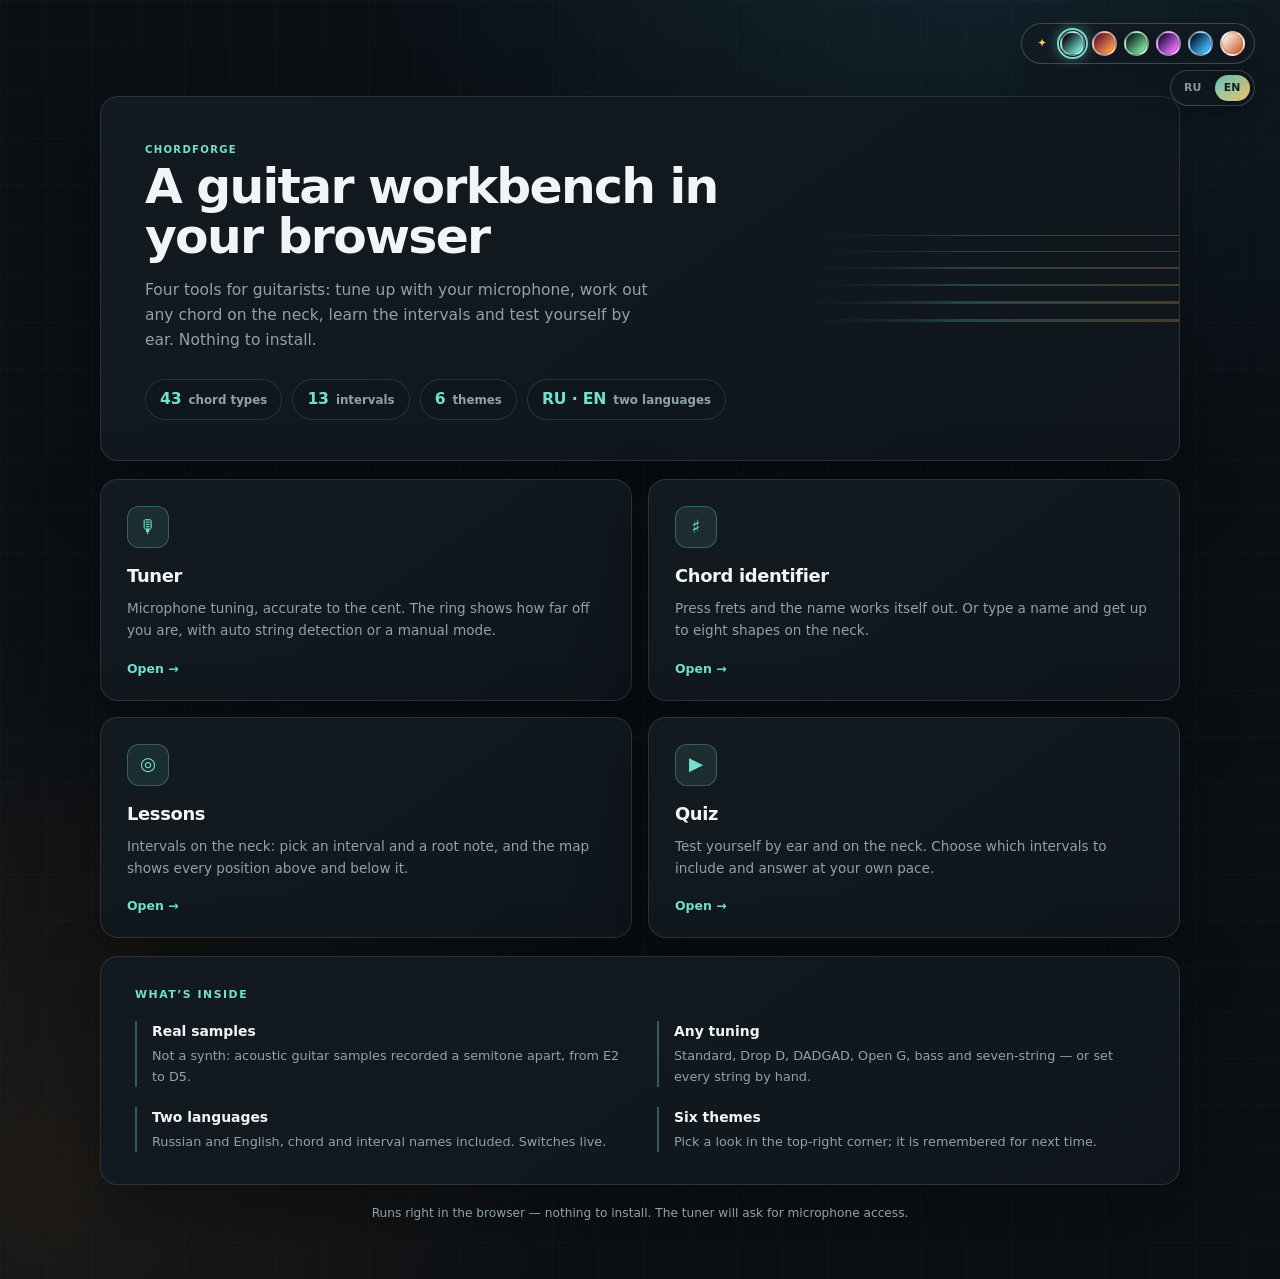
==== commit f101b21e: "Rewrite the README around what the site actually is now It still described a chord builder at index." ====
--- a/index.html
+++ b/index.html
@@ -1,17 +1,17 @@
 <!doctype html>
-<html lang="ru">
+<html lang="en">
 <head>
   <meta charset="UTF-8" />
   <meta name="viewport" content="width=device-width, initial-scale=1" />
   <meta name="theme-color" content="#0b1015" />
-  <meta name="description" content="Гитарные инструменты в браузере: тюнер по микрофону, определитель аккордов и тренажёр интервалов" data-i18n-attr='{"content":"meta.home.description"}' />
-  <title data-i18n="meta.home.title">ChordForge — гитарные инструменты в браузере</title>
+  <meta name="description" content="Guitar tools in your browser: a microphone tuner, a chord identifier and an interval trainer" data-i18n-attr='{"content":"meta.home.description"}' />
+  <title data-i18n="meta.home.title">ChordForge — Guitar Tools in Your Browser</title>
   <link rel="icon" type="image/svg+xml" href="data:image/svg+xml,%3Csvg xmlns='http://www.w3.org/2000/svg' viewBox='0 0 64 64'%3E%3Crect width='64' height='64' rx='16' fill='%230b1015'/%3E%3Cpath d='M12 17h40M12 28h40M12 39h40M12 50h40' stroke='%23f4bf69' stroke-width='2'/%3E%3Cpath d='M26 9v46M40 9v46' stroke='%237ce4d1' stroke-width='4' stroke-linecap='round'/%3E%3C/svg%3E" />
   <link rel="stylesheet" href="css/styles.css" />
   <link rel="stylesheet" href="css/home.css" />
 </head>
 <body class="home-page site-loading" data-theme="midnight">
-  <div class="site-loader" id="siteLoader" role="status" data-i18n-attr='{"aria-label":"home.loader.ariaLabel"}' aria-label="ChordForge загружается">
+  <div class="site-loader" id="siteLoader" role="status" data-i18n-attr='{"aria-label":"home.loader.ariaLabel"}' aria-label="ChordForge is loading">
     <div class="loader-glow"></div>
     <div class="loader-emblem" aria-hidden="true">
       <span class="loader-orbit orbit-a"></span>
@@ -23,7 +23,7 @@
         <b class="loader-pick">CF</b>
       </div>
     </div>
-    <div class="loader-copy"><strong data-i18n="common.brand">ChordForge</strong><span data-i18n="home.loader.status">собираем мастерскую</span></div>
+    <div class="loader-copy"><strong data-i18n="common.brand">ChordForge</strong><span data-i18n="home.loader.status">setting up the workbench</span></div>
     <div class="loader-progress" aria-hidden="true"><i></i></div>
   </div>
 
@@ -32,83 +32,83 @@
       <div class="hero-strings" aria-hidden="true"><span></span><span></span><span></span><span></span><span></span><span></span></div>
       <div class="hero-copy">
         <span class="eyebrow" data-i18n="home.eyebrow">ChordForge</span>
-        <h1 data-i18n="home.title">Гитарная мастерская в браузере</h1>
-        <p class="hero-lead" data-i18n="home.lead">Четыре инструмента для гитариста: настроить гитару по микрофону, разобрать любой аккорд на грифе, изучить интервалы и проверить себя на слух. Ничего не нужно устанавливать.</p>
+        <h1 data-i18n="home.title">A guitar workbench in your browser</h1>
+        <p class="hero-lead" data-i18n="home.lead">Four tools for guitarists: tune up with your microphone, work out any chord on the neck, learn the intervals and test yourself by ear. Nothing to install.</p>
         <ul class="hero-facts">
-          <li><strong>35</strong><span data-i18n="home.facts.chords">типов аккордов</span></li>
-          <li><strong>13</strong><span data-i18n="home.facts.intervals">интервалов</span></li>
-          <li><strong>6</strong><span data-i18n="home.facts.themes">тем оформления</span></li>
-          <li><strong>RU · EN</strong><span data-i18n="home.facts.locales">два языка</span></li>
+          <li><strong>43</strong><span data-i18n="home.facts.chords">chord types</span></li>
+          <li><strong>13</strong><span data-i18n="home.facts.intervals">intervals</span></li>
+          <li><strong>6</strong><span data-i18n="home.facts.themes">themes</span></li>
+          <li><strong>RU · EN</strong><span data-i18n="home.facts.locales">two languages</span></li>
         </ul>
       </div>
     </header>
 
-    <nav class="tool-grid" data-i18n-attr='{"aria-label":"home.toolsAria"}' aria-label="Инструменты">
+    <nav class="tool-grid" data-i18n-attr='{"aria-label":"home.toolsAria"}' aria-label="Tools">
       <a class="tool-card card" href="tuner.html">
         <span class="tool-mark" aria-hidden="true">🎙</span>
-        <h2 data-i18n="home.tools.tuner.title">Тюнер</h2>
-        <p data-i18n="home.tools.tuner.desc">Настройка по микрофону с точностью до цента. Кольцо показывает отклонение, есть автоопределение струны и ручной режим.</p>
-        <span class="tool-go" data-i18n="home.open">Открыть →</span>
+        <h2 data-i18n="home.tools.tuner.title">Tuner</h2>
+        <p data-i18n="home.tools.tuner.desc">Microphone tuning, accurate to the cent. The ring shows how far off you are, with auto string detection or a manual mode.</p>
+        <span class="tool-go" data-i18n="home.open">Open →</span>
       </a>
       <a class="tool-card card" href="chords.html">
         <span class="tool-mark" aria-hidden="true">♯</span>
-        <h2 data-i18n="home.tools.chords.title">Определитель аккордов</h2>
-        <p data-i18n="home.tools.chords.desc">Зажмите лады — название определится само. Или введите название и получите до восьми аппликатур на грифе.</p>
-        <span class="tool-go" data-i18n="home.open">Открыть →</span>
+        <h2 data-i18n="home.tools.chords.title">Chord identifier</h2>
+        <p data-i18n="home.tools.chords.desc">Press frets and the name works itself out. Or type a name and get up to eight shapes on the neck.</p>
+        <span class="tool-go" data-i18n="home.open">Open →</span>
       </a>
       <a class="tool-card card" href="training-learn.html">
         <span class="tool-mark" aria-hidden="true">◎</span>
-        <h2 data-i18n="home.tools.learn.title">Обучатель</h2>
-        <p data-i18n="home.tools.learn.desc">Интервалы на грифе: выберите интервал и опорную ноту — карта покажет все позиции выше и ниже неё.</p>
-        <span class="tool-go" data-i18n="home.open">Открыть →</span>
+        <h2 data-i18n="home.tools.learn.title">Lessons</h2>
+        <p data-i18n="home.tools.learn.desc">Intervals on the neck: pick an interval and a root note, and the map shows every position above and below it.</p>
+        <span class="tool-go" data-i18n="home.open">Open →</span>
       </a>
       <a class="tool-card card" href="training-quiz.html">
         <span class="tool-mark" aria-hidden="true">▶</span>
-        <h2 data-i18n="home.tools.quiz.title">Тест</h2>
-        <p data-i18n="home.tools.quiz.desc">Проверка на слух и на грифе. Выберите набор интервалов и отвечайте без ограничения по времени.</p>
-        <span class="tool-go" data-i18n="home.open">Открыть →</span>
+        <h2 data-i18n="home.tools.quiz.title">Quiz</h2>
+        <p data-i18n="home.tools.quiz.desc">Test yourself by ear and on the neck. Choose which intervals to include and answer at your own pace.</p>
+        <span class="tool-go" data-i18n="home.open">Open →</span>
       </a>
     </nav>
 
     <section class="home-notes card">
-      <h2 class="notes-heading" data-i18n="home.notes.heading">Что внутри</h2>
+      <h2 class="notes-heading" data-i18n="home.notes.heading">What’s inside</h2>
       <ul class="notes-grid">
         <li>
-          <strong data-i18n="home.notes.sound.title">Живой звук</strong>
-          <span data-i18n="home.notes.sound.text">Не синтезатор: сэмплы акустической гитары, снятые по полутонам от E2 до D5.</span>
+          <strong data-i18n="home.notes.sound.title">Real samples</strong>
+          <span data-i18n="home.notes.sound.text">Not a synth: acoustic guitar samples recorded a semitone apart, from E2 to D5.</span>
         </li>
         <li>
-          <strong data-i18n="home.notes.tuning.title">Любой строй</strong>
-          <span data-i18n="home.notes.tuning.text">Стандарт, Drop D, DADGAD, Open G, бас и семиструнка — или настройте каждую струну вручную.</span>
+          <strong data-i18n="home.notes.tuning.title">Any tuning</strong>
+          <span data-i18n="home.notes.tuning.text">Standard, Drop D, DADGAD, Open G, bass and seven-string — or set every string by hand.</span>
         </li>
         <li>
-          <strong data-i18n="home.notes.locale.title">Два языка</strong>
-          <span data-i18n="home.notes.locale.text">Русский и английский, включая названия аккордов и интервалов. Переключается на лету.</span>
+          <strong data-i18n="home.notes.locale.title">Two languages</strong>
+          <span data-i18n="home.notes.locale.text">Russian and English, chord and interval names included. Switches live.</span>
         </li>
         <li>
-          <strong data-i18n="home.notes.themes.title">Шесть тем</strong>
-          <span data-i18n="home.notes.themes.text">Оформление переключается в правом верхнем углу и запоминается до следующего раза.</span>
+          <strong data-i18n="home.notes.themes.title">Six themes</strong>
+          <span data-i18n="home.notes.themes.text">Pick a look in the top-right corner; it is remembered for next time.</span>
         </li>
       </ul>
     </section>
 
     <footer class="home-foot">
-      <p data-i18n="home.foot">Работает прямо в браузере — ничего не нужно устанавливать. Тюнеру понадобится доступ к микрофону.</p>
+      <p data-i18n="home.foot">Runs right in the browser — nothing to install. The tuner will ask for microphone access.</p>
     </footer>
   </div>
 
-  <div class="locale-dock" id="localeDock" role="group" data-i18n-attr='{"aria-label":"common.localeDockLabel"}' aria-label="Язык интерфейса">
-    <button type="button" class="locale-dot" data-locale-option="ru" data-i18n="common.localeName.ru" data-i18n-attr='{"aria-label":"common.localeAria.ru"}' aria-label="Русский язык">RU</button>
-    <button type="button" class="locale-dot" data-locale-option="en" data-i18n="common.localeName.en" data-i18n-attr='{"aria-label":"common.localeAria.en"}' aria-label="Английский язык">EN</button>
+  <div class="locale-dock" id="localeDock" role="group" data-i18n-attr='{"aria-label":"common.localeDockLabel"}' aria-label="Interface language">
+    <button type="button" class="locale-dot" data-locale-option="ru" data-i18n="common.localeName.ru" data-i18n-attr='{"aria-label":"common.localeAria.ru"}' aria-label="Russian">RU</button>
+    <button type="button" class="locale-dot" data-locale-option="en" data-i18n="common.localeName.en" data-i18n-attr='{"aria-label":"common.localeAria.en"}' aria-label="English">EN</button>
   </div>
-  <div class="theme-dock" id="themeDock" role="group" data-i18n-attr='{"aria-label":"common.themeDockLabel"}' aria-label="Цветовая тема">
+  <div class="theme-dock" id="themeDock" role="group" data-i18n-attr='{"aria-label":"common.themeDockLabel"}' aria-label="Color theme">
     <span class="theme-dock-icon" aria-hidden="true">✦</span>
-    <button type="button" class="theme-dot midnight" data-theme-option="midnight" data-label="Midnight" data-i18n-attr='{"aria-label":"common.themeLabel.midnight"}' aria-label="Тема Midnight" style="--swatch-a:#0b1015;--swatch-b:#72dfcf"></button>
-    <button type="button" class="theme-dot sunset" data-theme-option="sunset" data-label="Sunset" data-i18n-attr='{"aria-label":"common.themeLabel.sunset"}' aria-label="Тема Sunset" style="--swatch-a:#6f1d3d;--swatch-b:#ff9b45"></button>
-    <button type="button" class="theme-dot forest" data-theme-option="forest" data-label="Forest" data-i18n-attr='{"aria-label":"common.themeLabel.forest"}' aria-label="Тема Forest" style="--swatch-a:#0d2f22;--swatch-b:#7ddd9c"></button>
-    <button type="button" class="theme-dot ultraviolet" data-theme-option="ultraviolet" data-label="Ultraviolet" data-i18n-attr='{"aria-label":"common.themeLabel.ultraviolet"}' aria-label="Тема Ultraviolet" style="--swatch-a:#29124f;--swatch-b:#f06dff"></button>
-    <button type="button" class="theme-dot ocean" data-theme-option="ocean" data-label="Deep Ocean" data-i18n-attr='{"aria-label":"common.themeLabel.ocean"}' aria-label="Тема Deep Ocean" style="--swatch-a:#061d3b;--swatch-b:#42bfff"></button>
-    <button type="button" class="theme-dot porcelain" data-theme-option="porcelain" data-label="Porcelain" data-i18n-attr='{"aria-label":"common.themeLabel.porcelain"}' aria-label="Тема Porcelain" style="--swatch-a:#f2eadf;--swatch-b:#d86e3d"></button>
+    <button type="button" class="theme-dot midnight" data-theme-option="midnight" data-label="Midnight" data-i18n-attr='{"aria-label":"common.themeLabel.midnight"}' aria-label="Midnight theme" style="--swatch-a:#0b1015;--swatch-b:#72dfcf"></button>
+    <button type="button" class="theme-dot sunset" data-theme-option="sunset" data-label="Sunset" data-i18n-attr='{"aria-label":"common.themeLabel.sunset"}' aria-label="Sunset theme" style="--swatch-a:#6f1d3d;--swatch-b:#ff9b45"></button>
+    <button type="button" class="theme-dot forest" data-theme-option="forest" data-label="Forest" data-i18n-attr='{"aria-label":"common.themeLabel.forest"}' aria-label="Forest theme" style="--swatch-a:#0d2f22;--swatch-b:#7ddd9c"></button>
+    <button type="button" class="theme-dot ultraviolet" data-theme-option="ultraviolet" data-label="Ultraviolet" data-i18n-attr='{"aria-label":"common.themeLabel.ultraviolet"}' aria-label="Ultraviolet theme" style="--swatch-a:#29124f;--swatch-b:#f06dff"></button>
+    <button type="button" class="theme-dot ocean" data-theme-option="ocean" data-label="Deep Ocean" data-i18n-attr='{"aria-label":"common.themeLabel.ocean"}' aria-label="Deep Ocean theme" style="--swatch-a:#061d3b;--swatch-b:#42bfff"></button>
+    <button type="button" class="theme-dot porcelain" data-theme-option="porcelain" data-label="Porcelain" data-i18n-attr='{"aria-label":"common.themeLabel.porcelain"}' aria-label="Porcelain theme" style="--swatch-a:#f2eadf;--swatch-b:#d86e3d"></button>
   </div>
 
   <script type="module" src="js/pages/home/main.js"></script>
--- a/css/styles.css
+++ b/css/styles.css
@@ -202,6 +202,19 @@
 .brand small { margin-top: -2px; color: var(--muted); font-size: 0.6rem; font-weight: 650; letter-spacing: 0.11em; text-transform: uppercase; }
 .mark { display: grid; place-items: center; width: 38px; height: 38px; color: var(--accent-2); border: 1px solid rgba(var(--accent-rgb), 0.32); border-radius: 11px; background: rgba(var(--accent-rgb), 0.08); }
 .status-dot { display: inline-block; width: 8px; height: 8px; flex: 0 0 auto; border-radius: 50%; background: var(--accent); box-shadow: 0 0 14px var(--accent); }
+/* Section switcher, identical on every tool page: same order, same labels, same
+   place, with the page you are on marked. */
+.app-nav { display: grid; grid-template-columns: repeat(4, minmax(0, 1fr)); gap: 4px; padding: 9px 11px; border-bottom: 1px solid var(--line); }
+/* On a wide screen the brand above the nav is the way home, so the extra link
+   would be a duplicate. It appears only where that brand scrolls out of reach. */
+.app-nav .nav-home { display: none; }
+.app-nav a { display: grid; gap: 3px; justify-items: center; padding: 8px 2px 7px; color: var(--muted); border: 1px solid transparent; border-radius: 10px; font-size: 0.58rem; font-weight: 760; letter-spacing: 0.01em; text-align: center; text-decoration: none; transition: 0.16s ease; }
+.app-nav a i { font-size: 0.92rem; font-style: normal; line-height: 1; }
+.app-nav a:hover { color: var(--text); background: var(--panel-3); }
+.app-nav a[aria-current="page"] { color: var(--accent); border-color: rgba(var(--accent-rgb), 0.4); background: rgba(var(--accent-rgb), 0.1); }
+a.brand { color: inherit; text-decoration: none; }
+a.brand:hover .mark { border-color: rgba(var(--accent-rgb), 0.7); }
+
 .sidebar-scroll { flex: 1; min-height: 0; overflow-y: auto; scrollbar-color: color-mix(in srgb, var(--accent) 32%, transparent) transparent; }
 .tool-section { padding: 17px 18px; border-bottom: 1px solid var(--line); }
 .section-kicker { display: flex; align-items: center; justify-content: space-between; gap: 10px; margin-bottom: 12px; color: color-mix(in srgb, var(--text) 72%, var(--muted)); font-size: 0.68rem; font-weight: 780; letter-spacing: 0.11em; text-transform: uppercase; }
@@ -316,7 +329,11 @@
 .fretboard { width: max-content; min-width: 100%; padding: 0 28px; }
 .fret-head { display: flex; align-items: end; height: 31px; color: rgba(235, 225, 205, 0.64); font-size: 0.7rem; }
 .head-label { width: 72px; flex: 0 0 72px; padding-bottom: 6px; color: var(--muted); }
-.fret-numbers { display: flex; align-items: end; }
+/* The neck's nut is a 9px border on the left of the surface, so the frets start
+   9px in while the numbers above them did not — every number sat just left of
+   its own fret. content-box keeps the inline width the row is given as the
+   content width, and the padding puts the numbers back over their frets. */
+.fret-numbers { display: flex; box-sizing: content-box; align-items: end; padding-left: 9px; }
 .fret-numbers span { flex: 0 0 auto; padding-bottom: 6px; text-align: center; }
 .board-body { display: flex; align-items: stretch; }
 .string-controls { display: grid; width: 72px; flex: 0 0 72px; overflow: hidden; border: 1px solid rgba(238, 218, 177, 0.2); border-right: 0; border-radius: 11px 0 0 11px; background: linear-gradient(90deg, #17110c, #2e2115); }
@@ -347,6 +364,40 @@
 .capo-screw { position: absolute; bottom: 31px; left: -6px; width: 15px; height: 15px; border-radius: 50%; background: radial-gradient(circle at 35% 30%, #f0eee8, #777975 55%, #1d1f1e 75%); }
 .capo-handle { position: absolute; bottom: -29px; left: -2px; width: 12px; height: 45px; transform: rotate(26deg); transform-origin: top; border-radius: 4px 4px 9px 9px; background: linear-gradient(90deg, #1a1c1b, #9c9e98 46%, #272927); }
 .capo b { position: absolute; top: 50%; left: -25px; transform: translateY(-50%); color: var(--accent-2); font-size: 0.68rem; }
+/* ---------------------------------------------------------------------------
+   The neck stood upright. One rotation of the whole board, so the wood, the
+   frets, the inlays and every hit target come along unchanged; only the text
+   turns back, which is why the note names and string labels are wrapped in a
+   <b>. Rotating clockwise puts the first row — the highest string — on the
+   right and runs the frets down the page, which is exactly how a chord diagram
+   is drawn. A rotation does not change the space the element occupies, so
+   board-orientation.js gives the frame the height the board had as a width.
+   --------------------------------------------------------------------------- */
+body.board-vertical .fret-scroll { position: relative; min-height: 0; margin: 14px 0; padding: 0; overflow-x: auto; overflow-y: hidden; }
+body.board-vertical .fretboard { position: absolute; top: 0; left: 0; width: max-content; min-width: 0; padding: 0; transform-origin: top left; transform: rotate(90deg) translateY(-100%); }
+/* Hidden, not removed: this label is 72px wide and the string-name column beside
+   it is 72px tall, which is what lines the fret numbers up with the frets.
+   Taking it out of the flow shifted every number one fret early. */
+body.board-vertical .head-label { visibility: hidden; }
+body.board-vertical .string-state b,
+body.board-vertical .finger-dot b { display: block; transform: rotate(-90deg); }
+/* The number is rotated about the middle of its own box, so it has to sit in the
+   middle of it: bottom-aligned text would land a few pixels off its fret. */
+body.board-vertical .fret-numbers span { display: grid; height: 100%; padding-bottom: 0; place-items: center; transform: rotate(-90deg); }
+body.board-vertical .capo b { transform: translateY(-50%) rotate(-90deg); }
+/* The nut's rounded corner and the string-name column follow the turn, so their
+   radius has to move with them. */
+body.board-vertical .string-controls { border-radius: 11px 11px 0 0; border-right: 1px solid rgba(238, 218, 177, 0.2); border-bottom: 0; }
+
+.board-flip { display: none; }
+@media (max-width: 980px) {
+  /* Only offered where it helps: a phone is tall and the desk is not. */
+  .board-flip { display: inline-flex; align-items: center; gap: 6px; min-height: 36px; padding: 7px 12px; color: var(--text); border: 1px solid var(--line-strong); border-radius: 9px; background: var(--panel-3); font-size: 0.72rem; font-weight: 740; }
+  .board-flip i { font-size: 0.9rem; font-style: normal; transition: transform 0.2s ease; }
+  .board-flip[aria-pressed="true"] { color: var(--accent); border-color: rgba(var(--accent-rgb), 0.5); background: rgba(var(--accent-rgb), 0.1); }
+  .board-flip[aria-pressed="true"] i { transform: rotate(90deg); }
+}
+
 .fret-toolbar { display: flex; align-items: center; justify-content: space-between; gap: 16px; padding: 16px 24px 19px; border-top: 1px solid var(--line); }
 .toolbar-actions { display: flex; flex-wrap: wrap; gap: 7px; }
 .toolbar-actions button { padding: 8px 11px; font-size: 0.75rem; }
@@ -449,7 +500,10 @@
 .clip-editor-actions .primary { color: var(--clip-text); border-color: var(--accent); background: var(--accent); }
 .voicing-card { display: flex; flex-direction: column; gap: 8px; padding: 11px; color: var(--text); border: 1px solid var(--line); border-radius: 11px; background: rgba(255, 255, 255, 0.03); text-align: left; }
 .voicing-card:hover { border-color: rgba(var(--accent-rgb), 0.48); background: rgba(var(--accent-rgb), 0.08); }
-.voicing-position { color: var(--accent); font-size: 0.7rem; font-weight: 740; }
+/* Two cards can share a position — the full shape and the compact one — so each
+   says how many strings it sounds. */
+.voicing-position { display: flex; align-items: baseline; justify-content: space-between; gap: 8px; color: var(--accent); font-size: 0.7rem; font-weight: 740; }
+.voicing-position small { color: var(--muted); font-size: 0.62rem; font-weight: 700; }
 .voicing-diagram { display: grid; gap: 2px; }
 .voicing-row { display: grid; grid-template-columns: 16px repeat(5, 1fr); align-items: center; gap: 2px; }
 .voicing-nut, .voicing-cell { display: grid; place-items: center; height: 15px; border-radius: 3px; background: rgba(255, 255, 255, 0.06); }
@@ -493,20 +547,75 @@
   .work-top { padding-right: 270px; }
 }
 
+/* ---------------------------------------------------------------------------
+   Touch layout. Below 980px the sidebar stops being a sidebar and stacks under
+   the workspace, which used to bury the navigation a full screen down the page
+   — 1071px down on the learn page, measured. So on these widths the navigation
+   leaves the panel and becomes a bar fixed to the bottom of the screen, the way
+   a phone app does it, and the theme and language docks move to the top of the
+   document where they scroll away instead of floating over the content.
+   --------------------------------------------------------------------------- */
 @media (max-width: 980px) {
-  .studio-shell { display: flex; width: min(100% - 20px, 900px); flex-direction: column; }
+  /* Clears the dock strip at the top of the document: the docks sit 10px down and
+     stand 44px tall, so the first card starts below them rather than under them. */
+  /* 100vh plus the room reserved for the bar would always add a screenful of
+     nothing to scroll past, and on iOS 100vh is taller than the visible page. */
+  .studio-shell { display: flex; width: min(100% - 20px, 900px); min-height: 0; flex-direction: column; padding-top: 66px; }
   .tool-panel { position: static; height: auto; min-height: 0; }
   .sidebar-scroll { display: grid; grid-template-columns: repeat(2, minmax(0, 1fr)); overflow: visible; }
   .tool-section { border-right: 1px solid var(--line); }
   .workspace { order: -1; }
   .fret-scroll { min-height: 330px; }
-  .theme-dock { position: fixed; top: auto; right: 14px; bottom: 14px; }
-  .locale-dock { position: fixed; top: auto; right: 14px; bottom: 63px; }
+
+  /* The panel's entrance animation ends on a transform and keeps it (fill mode
+     `both`), which would make the panel — not the viewport — the containing
+     block for the bar inside it, and the bar would sit wherever the panel does.
+     The animation is a desktop flourish anyway. */
+  body.site-ready .tool-panel { animation: none; }
+  .app-nav {
+    position: fixed; z-index: 95; right: 0; bottom: 0; left: 0;
+    grid-template-columns: repeat(5, minmax(0, 1fr));
+    gap: 2px; padding: 6px 6px calc(6px + env(safe-area-inset-bottom, 0px));
+    border-top: 1px solid var(--line-strong); border-bottom: 0;
+    background: color-mix(in srgb, var(--panel) 93%, transparent);
+    box-shadow: 0 -12px 30px rgba(0, 0, 0, 0.3);
+    backdrop-filter: blur(18px) saturate(1.2);
+  }
+  .app-nav .nav-home { display: grid; }
+  .app-nav a { min-height: 48px; align-content: center; padding: 6px 2px; border-radius: 12px; font-size: 0.56rem; }
+  .app-nav a i { font-size: 1.12rem; }
+  /* Room for the bar, so the last thing on the page is never hidden behind it —
+     only on the pages that actually have one. */
+  body:has(.app-nav) { padding-bottom: calc(62px + env(safe-area-inset-bottom, 0px)); }
+
+  /* Back to the top of the document and out of the way. Floating over the page
+     meant they sat on top of whatever happened to be underneath. */
+  .theme-dock { position: absolute; top: 10px; right: auto; bottom: auto; left: 12px; }
+  .locale-dock { position: absolute; top: 10px; right: 12px; bottom: auto; }
+}
+
+/* Controls sized for a finger rather than a cursor. Measured before the change:
+   the fret steppers were 20x13, the theme dots 19x19 — both well under the 44px
+   a fingertip needs. */
+@media (max-width: 980px) {
+  .theme-dock { gap: 6px; padding: 7px 10px; }
+  .theme-dot { width: 30px; height: 30px; }
+  .locale-dock { gap: 4px; padding: 5px; }
+  .locale-dot { min-width: 42px; min-height: 32px; padding: 6px 10px; font-size: 0.72rem; }
+  .tune-row { grid-template-columns: 18px 1fr 26px 37px; }
+  .tune-row select { min-height: 40px; padding: 8px 10px; }
+  .tune-stepper { gap: 2px; }
+  .tune-step { min-width: 26px; min-height: 22px; }
+  button.alt { min-height: 34px; }
+  .tuning-shift { min-width: 36px; min-height: 36px; }
+  .text-button { min-height: 32px; padding: 6px 4px; }
+  .string-chip { min-height: 38px; }
+  input[type="range"] { height: 34px; }
 }
 
 @media (max-width: 650px) {
   :root { --track-label: 118px; }
-  .studio-shell { width: min(100% - 12px, 620px); padding: 6px 0; gap: 10px; }
+  .studio-shell { width: min(100% - 12px, 620px); padding: 66px 0 6px; gap: 10px; }
   .card { border-radius: 14px; }
   .sidebar-scroll { display: block; }
   .work-top, .timeline-header { padding: 16px; }
@@ -530,9 +639,15 @@
   .clip-editor-actions { flex-wrap: wrap; }
   .clip-editor-actions .danger-button { margin-right: 0; }
   .legend { width: 100%; }
-  .theme-dock { right: 8px; bottom: 8px; gap: 5px; padding: 6px 7px; }
-  .theme-dot { width: 23px; height: 23px; }
+  .theme-dock { left: 8px; gap: 5px; padding: 6px 8px; }
   .theme-dock-icon { display: none; }
-  .locale-dock { right: 8px; bottom: 49px; padding: 3px; }
-  .locale-dot { min-width: 26px; padding: 4px 7px; font-size: 0.64rem; }
-}
+  .locale-dock { right: 8px; }
+}
+
+/* The two docks share one row at the top, so on the narrowest phones the swatches
+   shrink rather than letting the language pill ride over them. */
+@media (max-width: 400px) {
+  .theme-dock { gap: 4px; padding: 5px 7px; }
+  .theme-dot { width: 26px; height: 26px; }
+  .locale-dot { min-width: 36px; padding: 6px 7px; }
+}
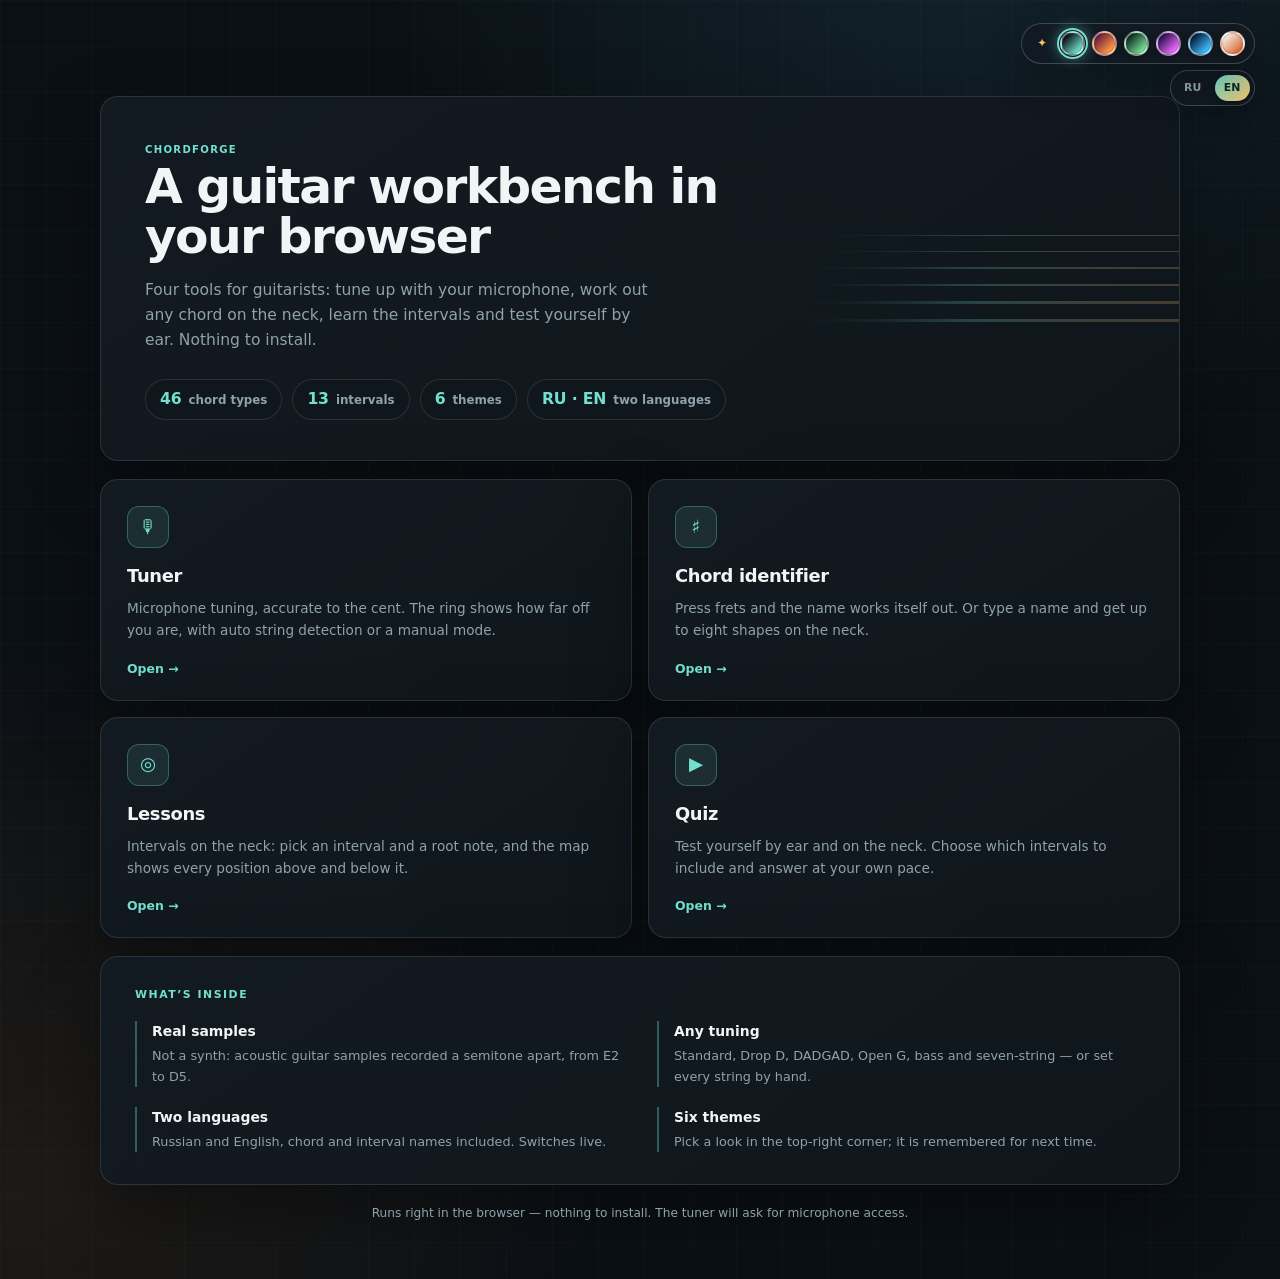
==== commit 584451e8: "Name the suspended sevenths instead of misreading them F-G-C-E is Fmaj7sus2. The engine had no such " ====
--- a/index.html
+++ b/index.html
@@ -35,7 +35,7 @@
         <h1 data-i18n="home.title">A guitar workbench in your browser</h1>
         <p class="hero-lead" data-i18n="home.lead">Four tools for guitarists: tune up with your microphone, work out any chord on the neck, learn the intervals and test yourself by ear. Nothing to install.</p>
         <ul class="hero-facts">
-          <li><strong>43</strong><span data-i18n="home.facts.chords">chord types</span></li>
+          <li><strong>46</strong><span data-i18n="home.facts.chords">chord types</span></li>
           <li><strong>13</strong><span data-i18n="home.facts.intervals">intervals</span></li>
           <li><strong>6</strong><span data-i18n="home.facts.themes">themes</span></li>
           <li><strong>RU · EN</strong><span data-i18n="home.facts.locales">two languages</span></li>
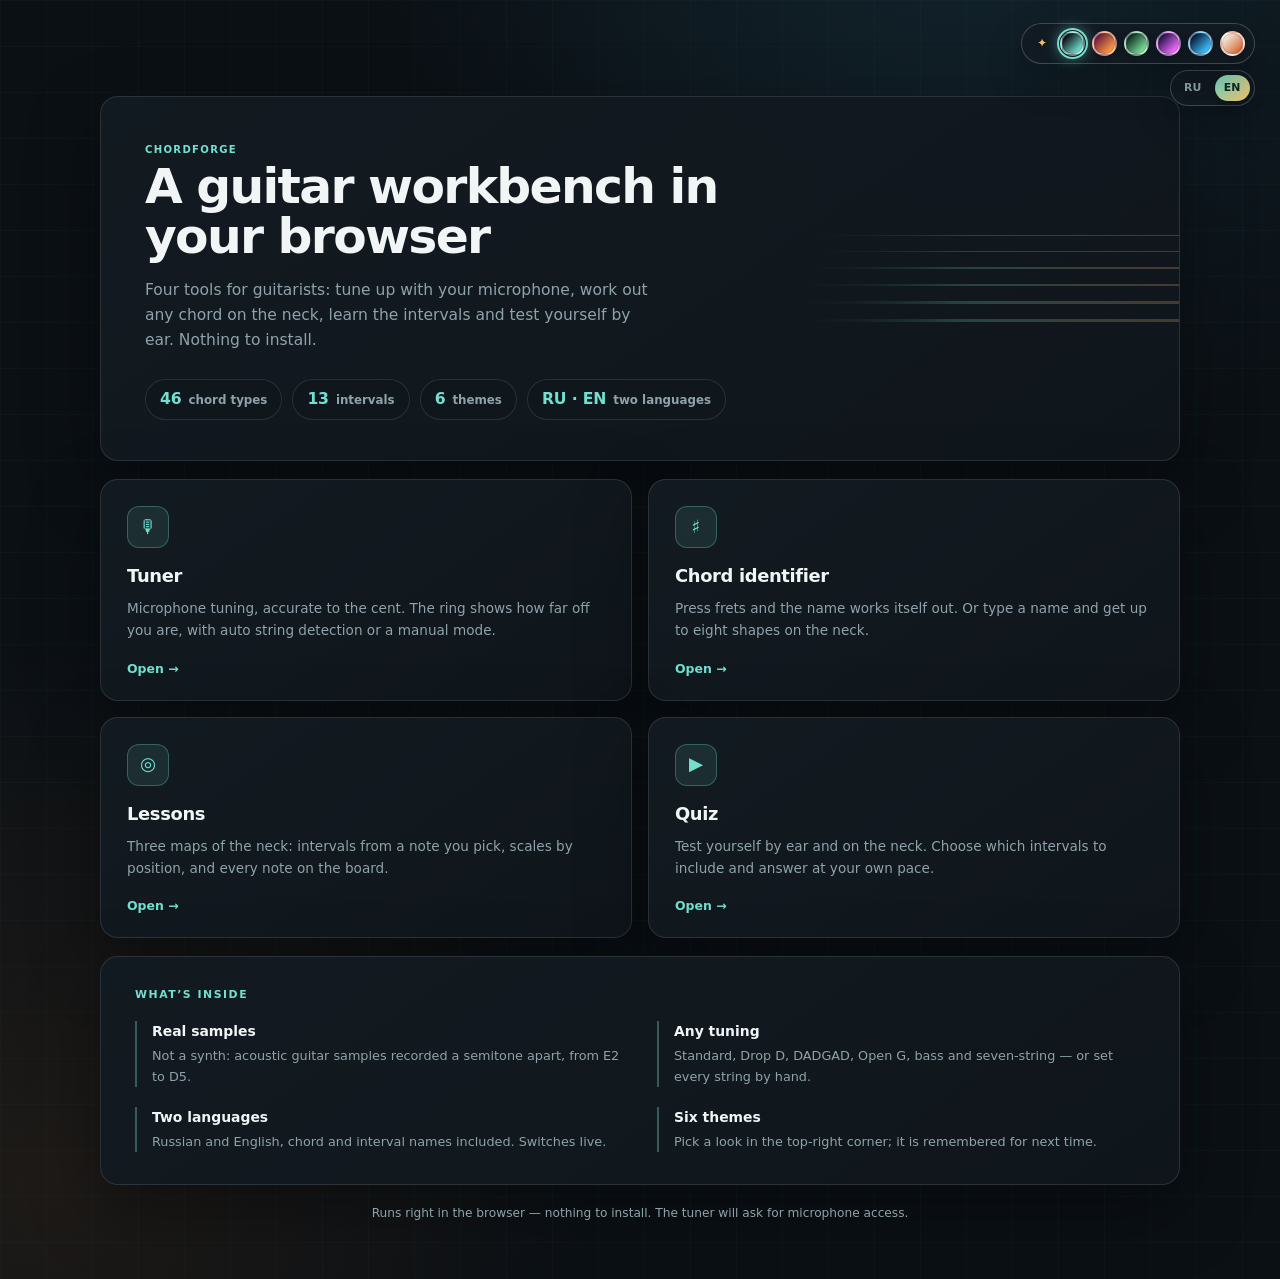
==== commit 10667cdb: "Add a plain note map to the Lessons page A third section beside intervals and scales: the whole neck" ====
--- a/index.html
+++ b/index.html
@@ -59,7 +59,7 @@
       <a class="tool-card card" href="training-learn.html">
         <span class="tool-mark" aria-hidden="true">◎</span>
         <h2 data-i18n="home.tools.learn.title">Lessons</h2>
-        <p data-i18n="home.tools.learn.desc">Intervals on the neck: pick an interval and a root note, and the map shows every position above and below it.</p>
+        <p data-i18n="home.tools.learn.desc">Three maps of the neck: intervals from a note you pick, scales by position, and every note on the board.</p>
         <span class="tool-go" data-i18n="home.open">Open →</span>
       </a>
       <a class="tool-card card" href="training-quiz.html">
--- a/css/styles.css
+++ b/css/styles.css
@@ -294,6 +294,9 @@
 .tune-step { display: grid; place-items: center; width: 20px; height: 13px; padding: 0; color: var(--muted); border: 1px solid var(--line); border-radius: 3px; background: transparent; font-size: 0.5rem; }
 .tune-step:hover { color: var(--accent); border-color: rgba(var(--accent-rgb), 0.45); }
 .tuning-actions { display: flex; align-items: center; gap: 5px; }
+.tuning-save { display: flex; align-items: center; gap: 8px; margin-top: 9px; }
+.tuning-save input { flex: 1; min-width: 0; padding: 7px 9px; font-size: 0.72rem; }
+.text-button.danger { color: var(--danger); }
 .tuning-shift { display: grid; place-items: center; width: 24px; height: 22px; padding: 0; color: var(--accent); border: 1px solid var(--line); border-radius: 6px; background: var(--panel-3); font-size: 0.75rem; }
 .tuning-shift:hover { border-color: rgba(var(--accent-rgb), 0.55); transform: translateY(-1px); }
 .text-button { padding: 0; color: var(--accent); border: 0; background: transparent; font-size: 0.7rem; font-weight: 740; }
@@ -504,8 +507,10 @@
    says how many strings it sounds. */
 .voicing-position { display: flex; align-items: baseline; justify-content: space-between; gap: 8px; color: var(--accent); font-size: 0.7rem; font-weight: 740; }
 .voicing-position small { color: var(--muted); font-size: 0.62rem; font-weight: 700; }
-.voicing-diagram { display: grid; gap: 2px; }
-.voicing-row { display: grid; grid-template-columns: 16px repeat(5, 1fr); align-items: center; gap: 2px; }
+.voicing-diagram { display: flex; align-items: center; gap: 7px; }
+.voicing-rows { display: grid; flex: 1; gap: 2px; }
+.voicing-row { display: grid; grid-template-columns: 16px repeat(var(--voicing-frets, 5), 1fr); align-items: center; gap: 2px; }
+.voicing-fret-mark { flex: none; color: var(--muted); font-size: 0.6rem; font-weight: 740; letter-spacing: 0.03em; }
 .voicing-nut, .voicing-cell { display: grid; place-items: center; height: 15px; border-radius: 3px; background: rgba(255, 255, 255, 0.06); }
 .voicing-nut { color: var(--muted); background: transparent; font-size: 0.68rem; }
 .voicing-nut.open { color: var(--accent); }
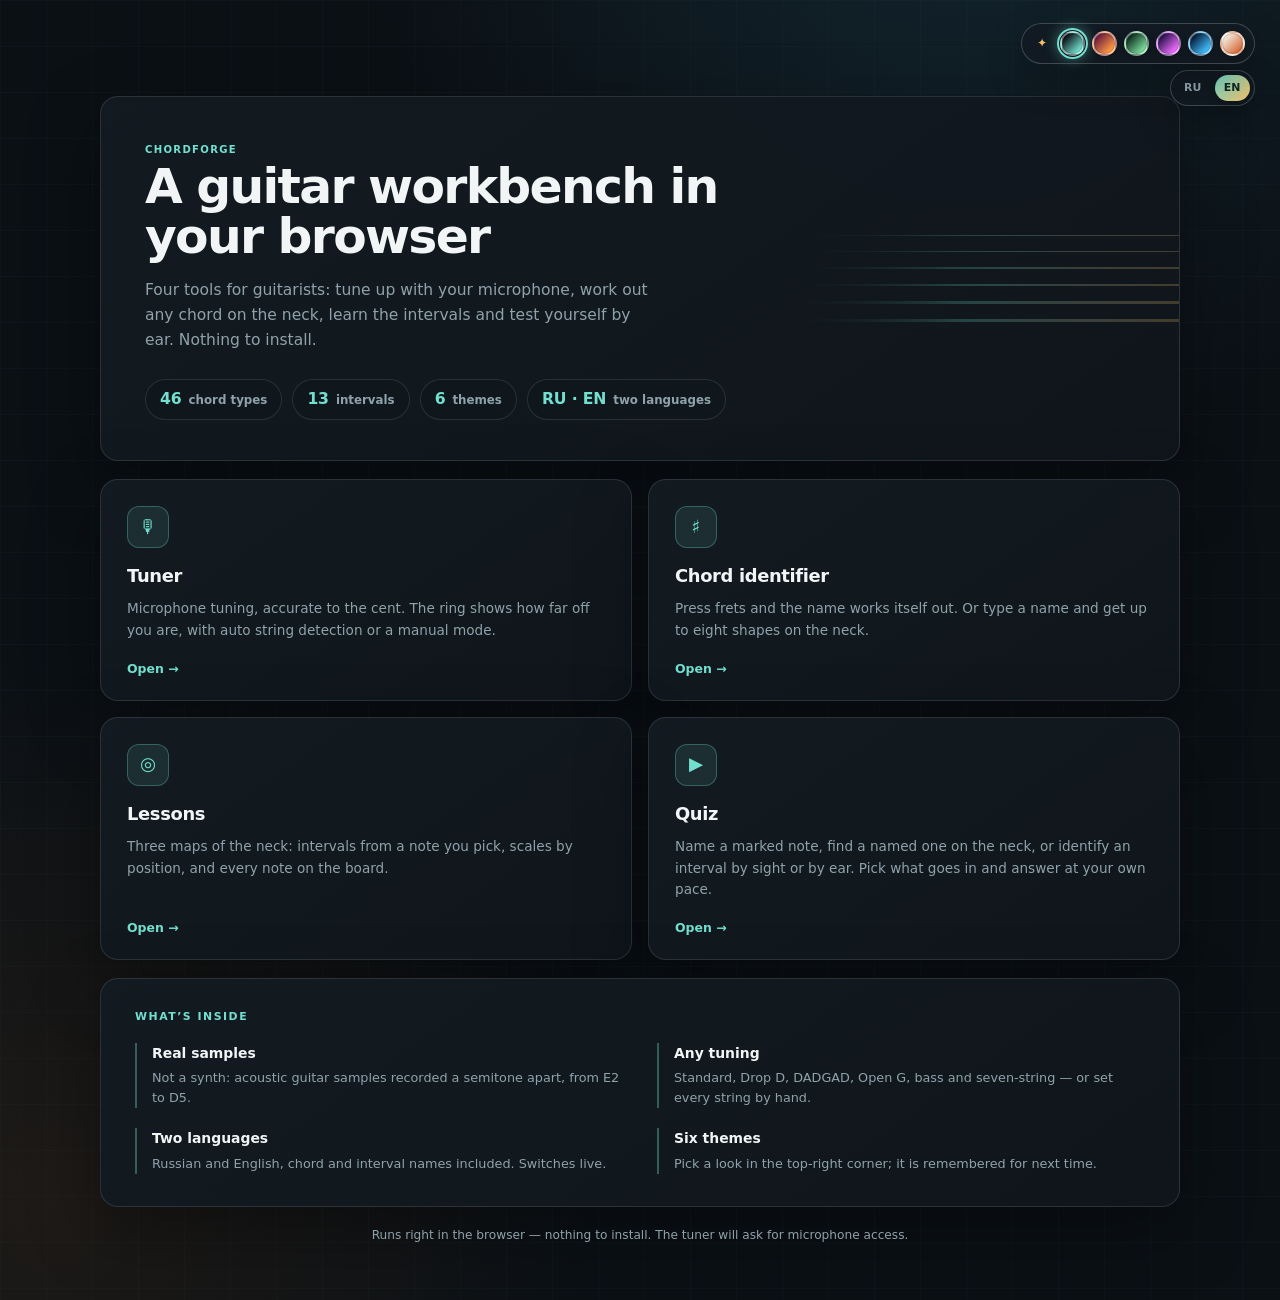
==== commit bd0972dd: "Add a note quiz to the practice page Two new modes beside the interval ones, covering the same knowl" ====
--- a/index.html
+++ b/index.html
@@ -65,7 +65,7 @@
       <a class="tool-card card" href="training-quiz.html">
         <span class="tool-mark" aria-hidden="true">▶</span>
         <h2 data-i18n="home.tools.quiz.title">Quiz</h2>
-        <p data-i18n="home.tools.quiz.desc">Test yourself by ear and on the neck. Choose which intervals to include and answer at your own pace.</p>
+        <p data-i18n="home.tools.quiz.desc">Name a marked note, find a named one on the neck, or identify an interval by sight or by ear. Pick what goes in and answer at your own pace.</p>
         <span class="tool-go" data-i18n="home.open">Open →</span>
       </a>
     </nav>
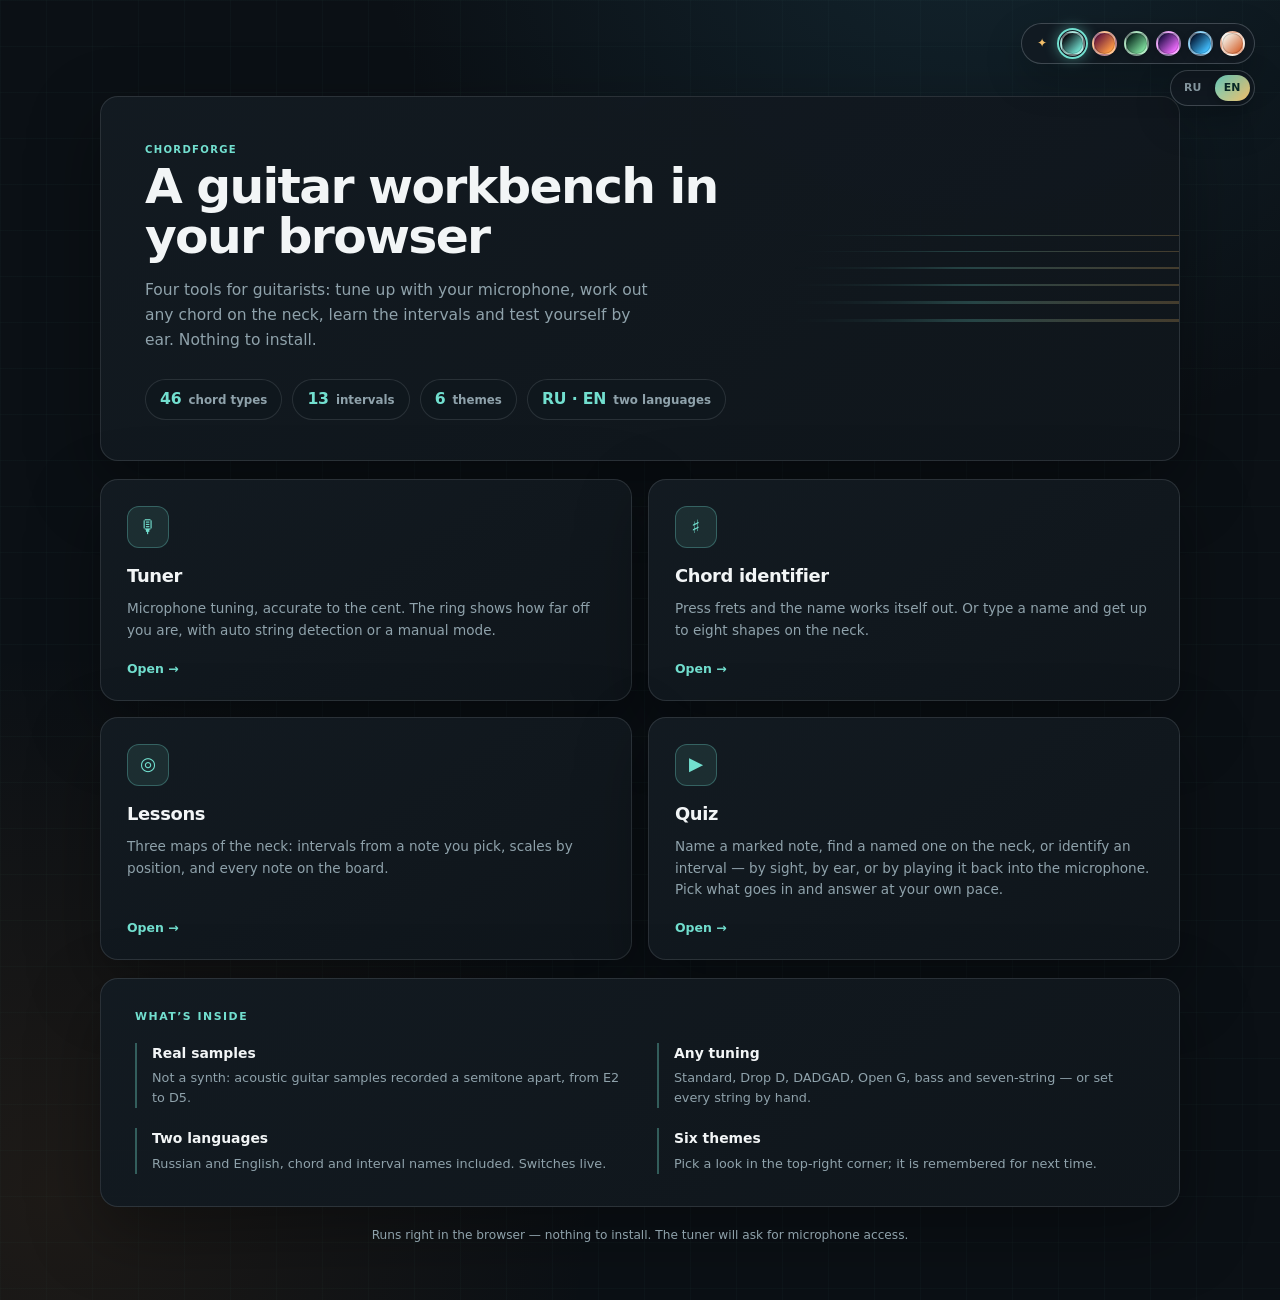
==== commit 66272ea1: "Merge main into the play-it-back experiment The branch was written before the note map, the note qui" ====
--- a/index.html
+++ b/index.html
@@ -65,7 +65,7 @@
       <a class="tool-card card" href="training-quiz.html">
         <span class="tool-mark" aria-hidden="true">▶</span>
         <h2 data-i18n="home.tools.quiz.title">Quiz</h2>
-        <p data-i18n="home.tools.quiz.desc">Name a marked note, find a named one on the neck, or identify an interval by sight or by ear. Pick what goes in and answer at your own pace.</p>
+        <p data-i18n="home.tools.quiz.desc">Name a marked note, find a named one on the neck, or identify an interval — by sight, by ear, or by playing it back into the microphone. Pick what goes in and answer at your own pace.</p>
         <span class="tool-go" data-i18n="home.open">Open →</span>
       </a>
     </nav>
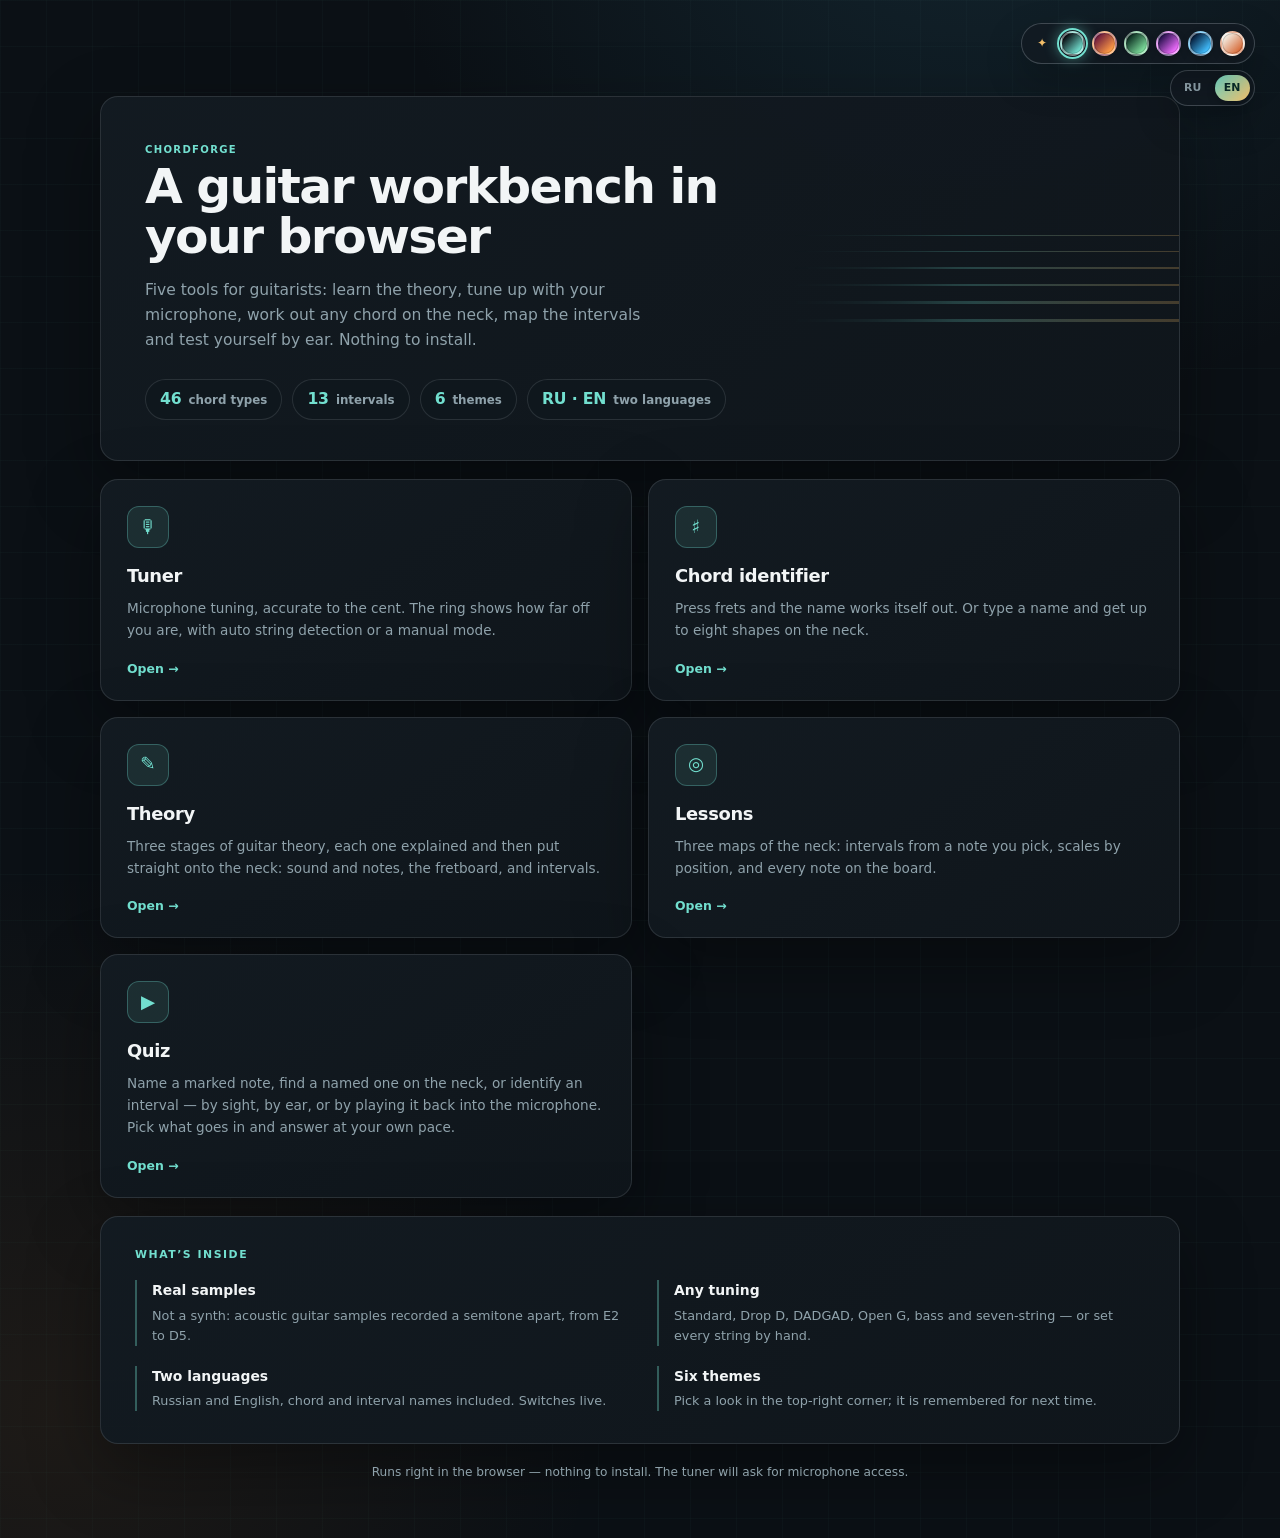
==== commit b4c82530: "Add a guitar theory page Three stages — sound and notes, the fretboard, intervals — as tabs on one p" ====
--- a/index.html
+++ b/index.html
@@ -33,7 +33,7 @@
       <div class="hero-copy">
         <span class="eyebrow" data-i18n="home.eyebrow">ChordForge</span>
         <h1 data-i18n="home.title">A guitar workbench in your browser</h1>
-        <p class="hero-lead" data-i18n="home.lead">Four tools for guitarists: tune up with your microphone, work out any chord on the neck, learn the intervals and test yourself by ear. Nothing to install.</p>
+        <p class="hero-lead" data-i18n="home.lead">Five tools for guitarists: learn the theory, tune up with your microphone, work out any chord on the neck, map the intervals and test yourself by ear. Nothing to install.</p>
         <ul class="hero-facts">
           <li><strong>46</strong><span data-i18n="home.facts.chords">chord types</span></li>
           <li><strong>13</strong><span data-i18n="home.facts.intervals">intervals</span></li>
@@ -54,6 +54,12 @@
         <span class="tool-mark" aria-hidden="true">♯</span>
         <h2 data-i18n="home.tools.chords.title">Chord identifier</h2>
         <p data-i18n="home.tools.chords.desc">Press frets and the name works itself out. Or type a name and get up to eight shapes on the neck.</p>
+        <span class="tool-go" data-i18n="home.open">Open →</span>
+      </a>
+      <a class="tool-card card" href="theory.html">
+        <span class="tool-mark" aria-hidden="true">✎</span>
+        <h2 data-i18n="home.tools.theory.title">Theory</h2>
+        <p data-i18n="home.tools.theory.desc">Three stages of guitar theory, each one explained and then put straight onto the neck: sound and notes, the fretboard, and intervals.</p>
         <span class="tool-go" data-i18n="home.open">Open →</span>
       </a>
       <a class="tool-card card" href="training-learn.html">
--- a/css/styles.css
+++ b/css/styles.css
@@ -204,7 +204,7 @@
 .status-dot { display: inline-block; width: 8px; height: 8px; flex: 0 0 auto; border-radius: 50%; background: var(--accent); box-shadow: 0 0 14px var(--accent); }
 /* Section switcher, identical on every tool page: same order, same labels, same
    place, with the page you are on marked. */
-.app-nav { display: grid; grid-template-columns: repeat(4, minmax(0, 1fr)); gap: 4px; padding: 9px 11px; border-bottom: 1px solid var(--line); }
+.app-nav { display: grid; grid-template-columns: repeat(5, minmax(0, 1fr)); gap: 4px; padding: 9px 11px; border-bottom: 1px solid var(--line); }
 /* On a wide screen the brand above the nav is the way home, so the extra link
    would be a duplicate. It appears only where that brand scrolls out of reach. */
 .app-nav .nav-home { display: none; }
@@ -579,7 +579,7 @@
   body.site-ready .tool-panel { animation: none; }
   .app-nav {
     position: fixed; z-index: 95; right: 0; bottom: 0; left: 0;
-    grid-template-columns: repeat(5, minmax(0, 1fr));
+    grid-template-columns: repeat(6, minmax(0, 1fr));
     gap: 2px; padding: 6px 6px calc(6px + env(safe-area-inset-bottom, 0px));
     border-top: 1px solid var(--line-strong); border-bottom: 0;
     background: color-mix(in srgb, var(--panel) 93%, transparent);
